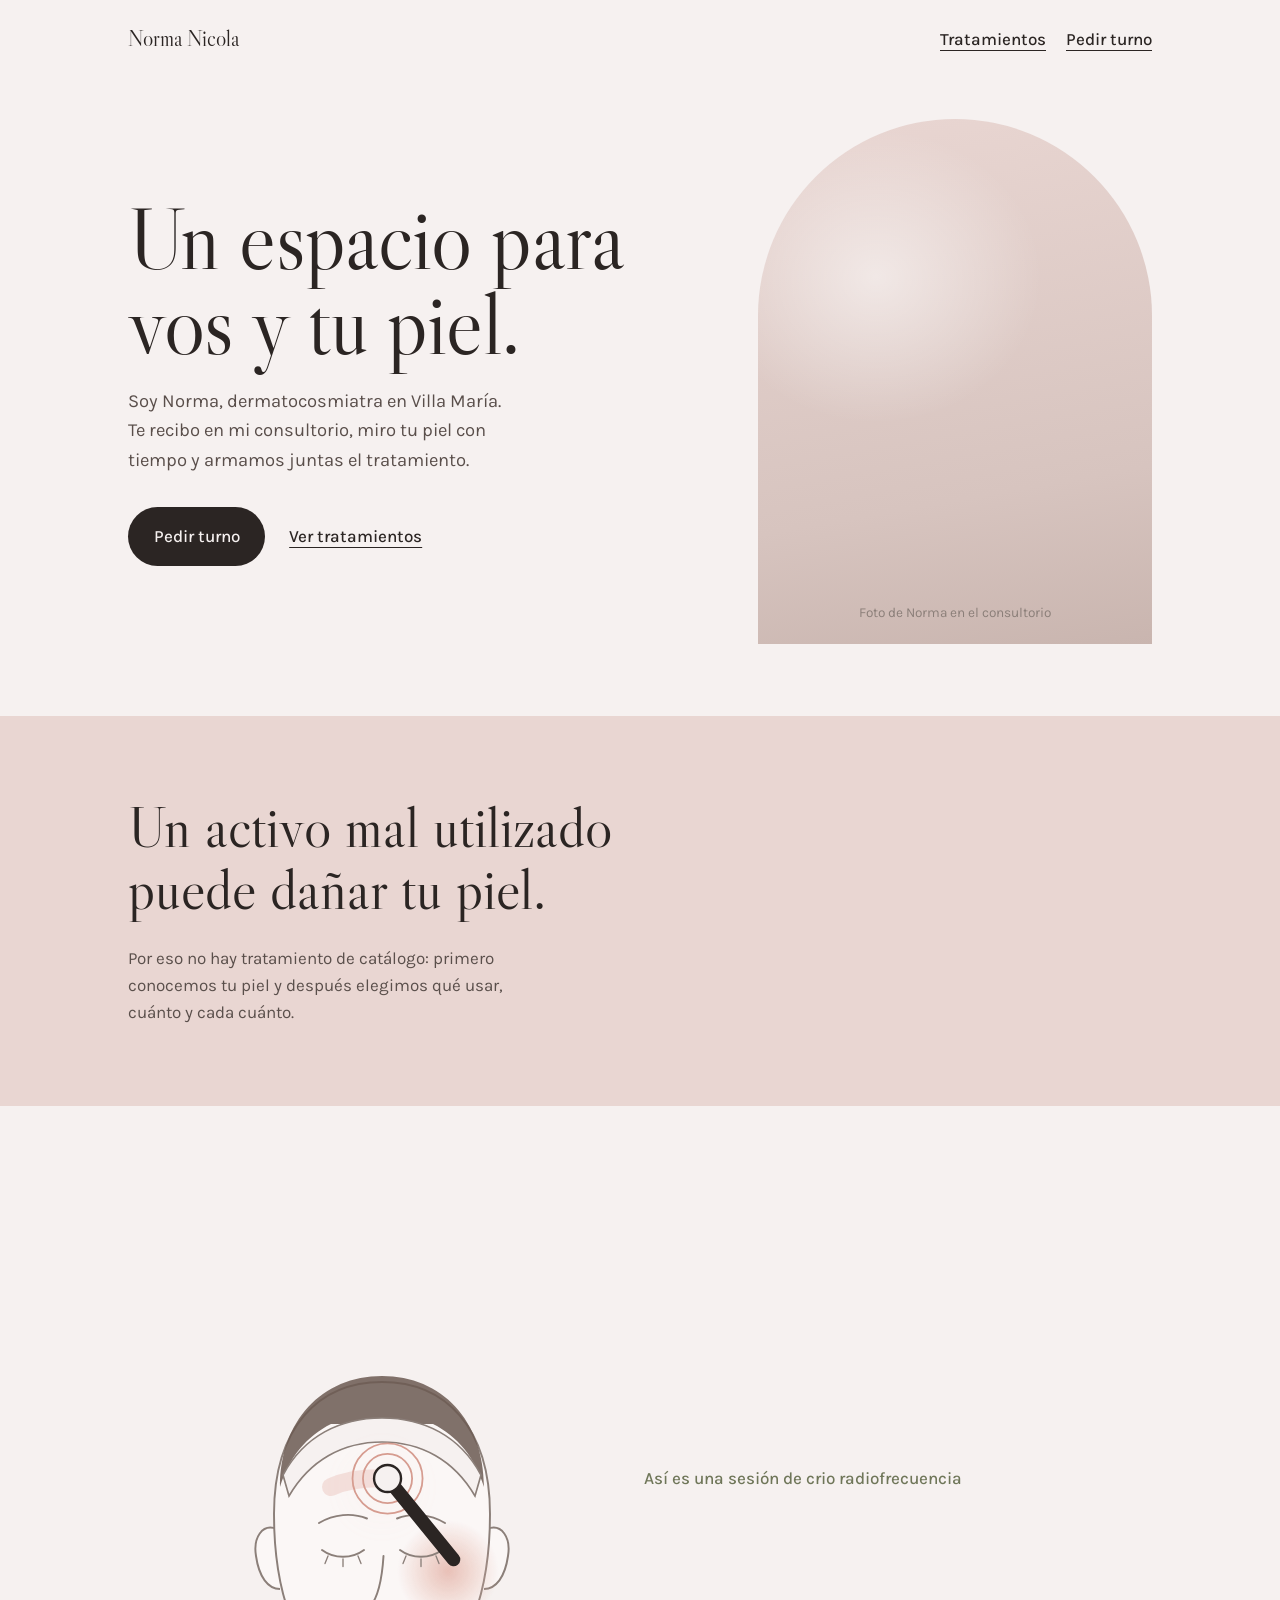
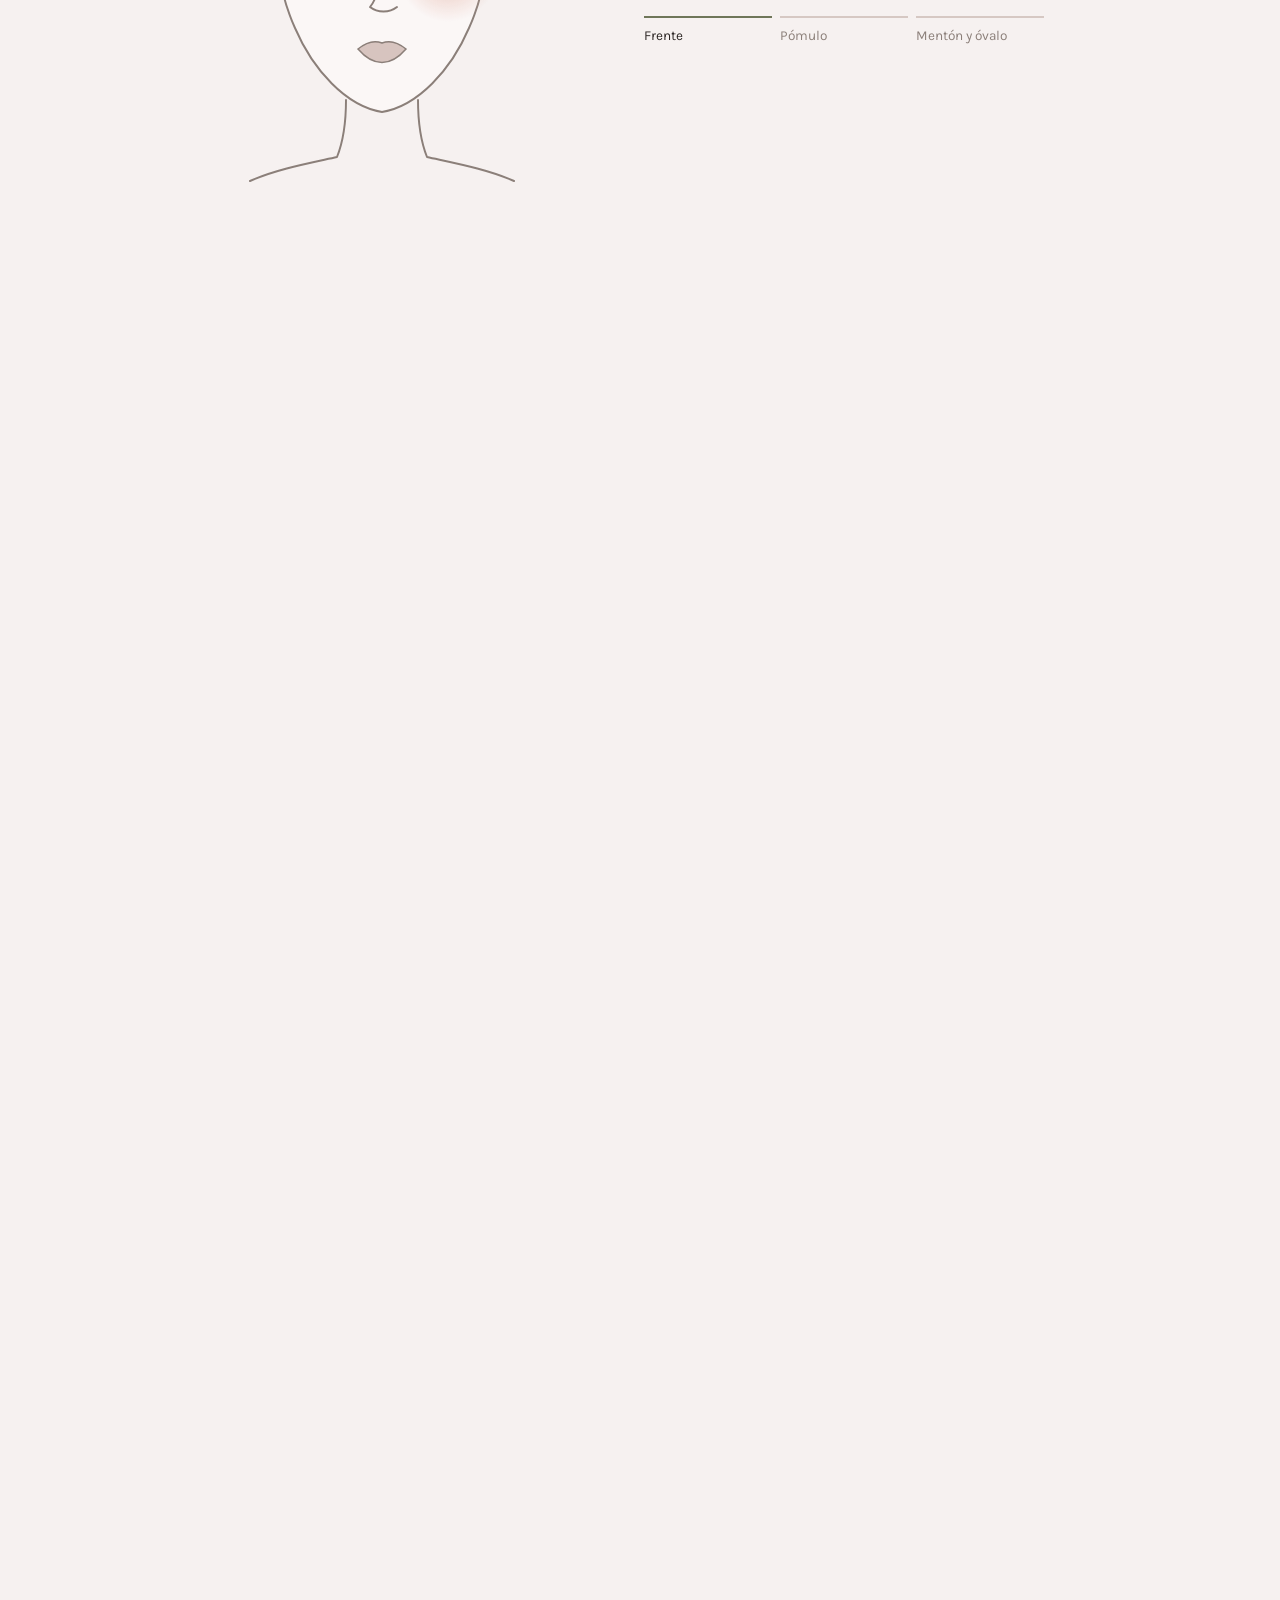
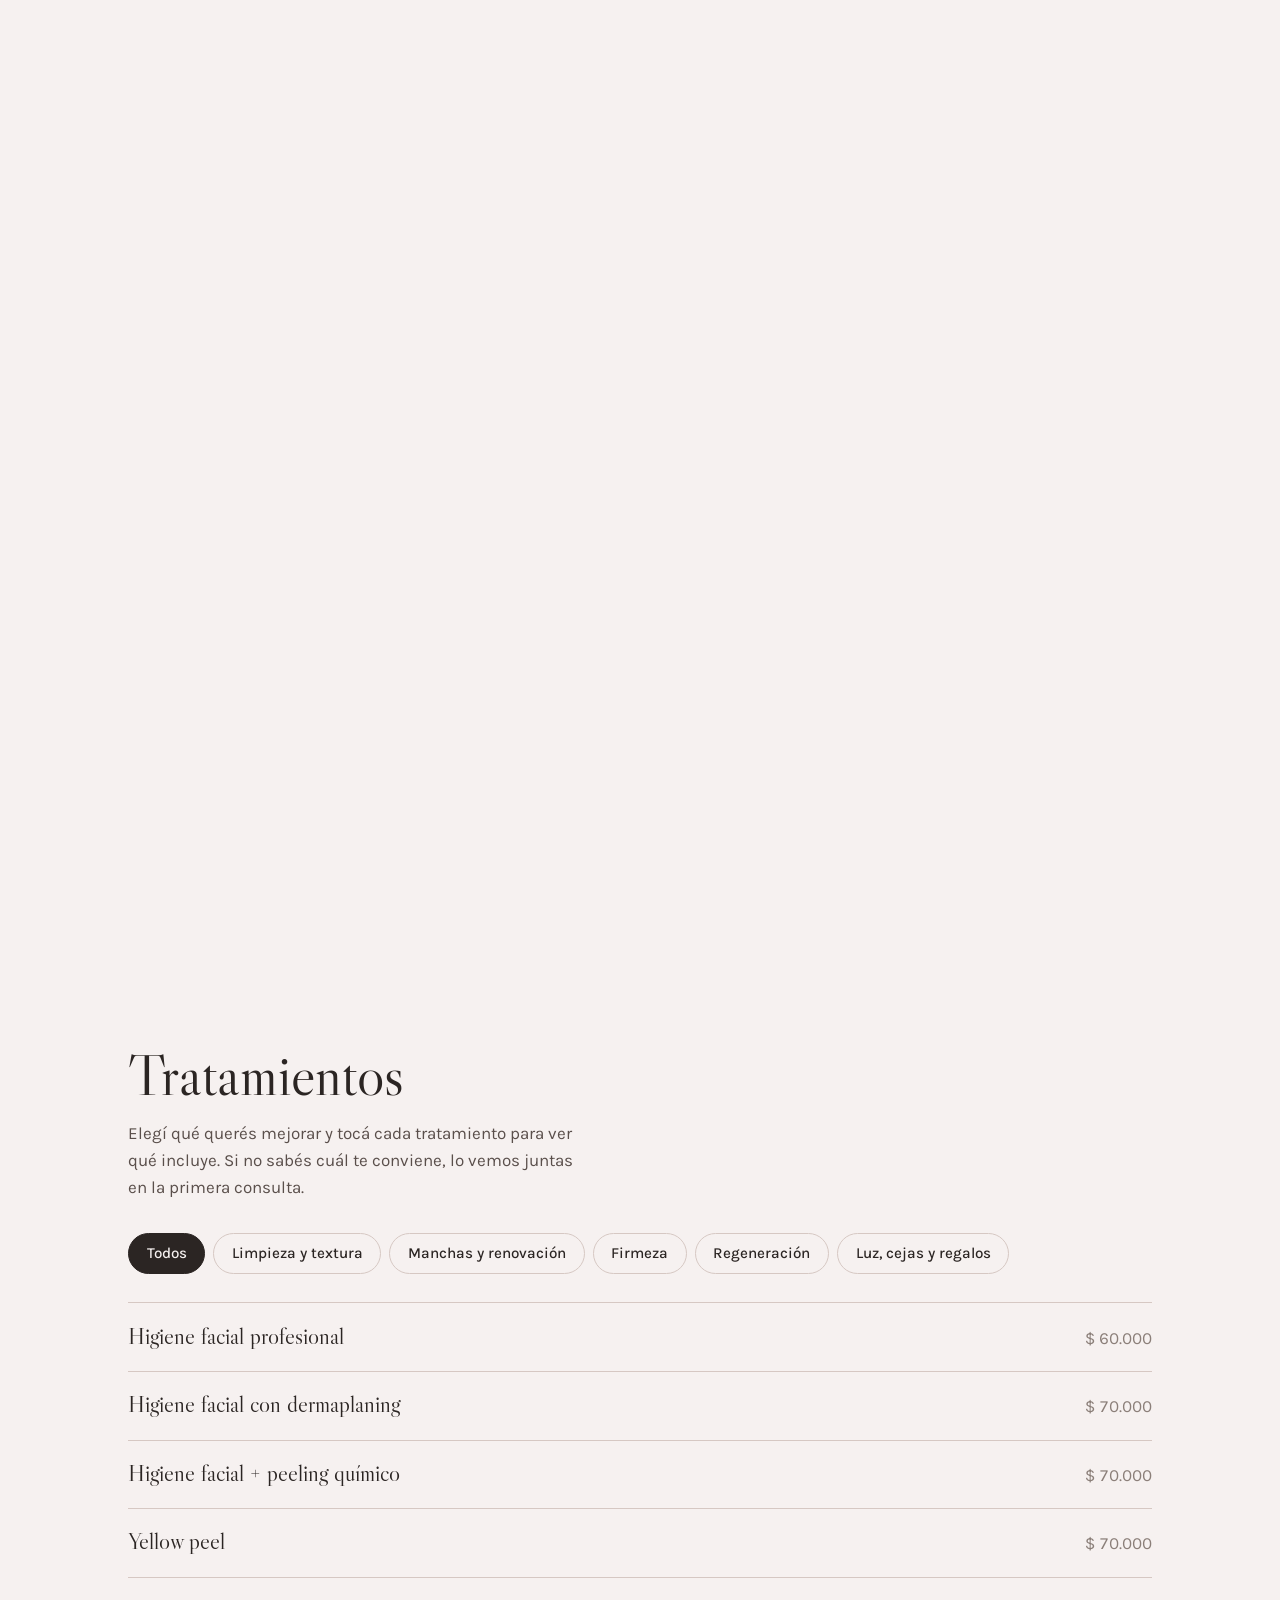
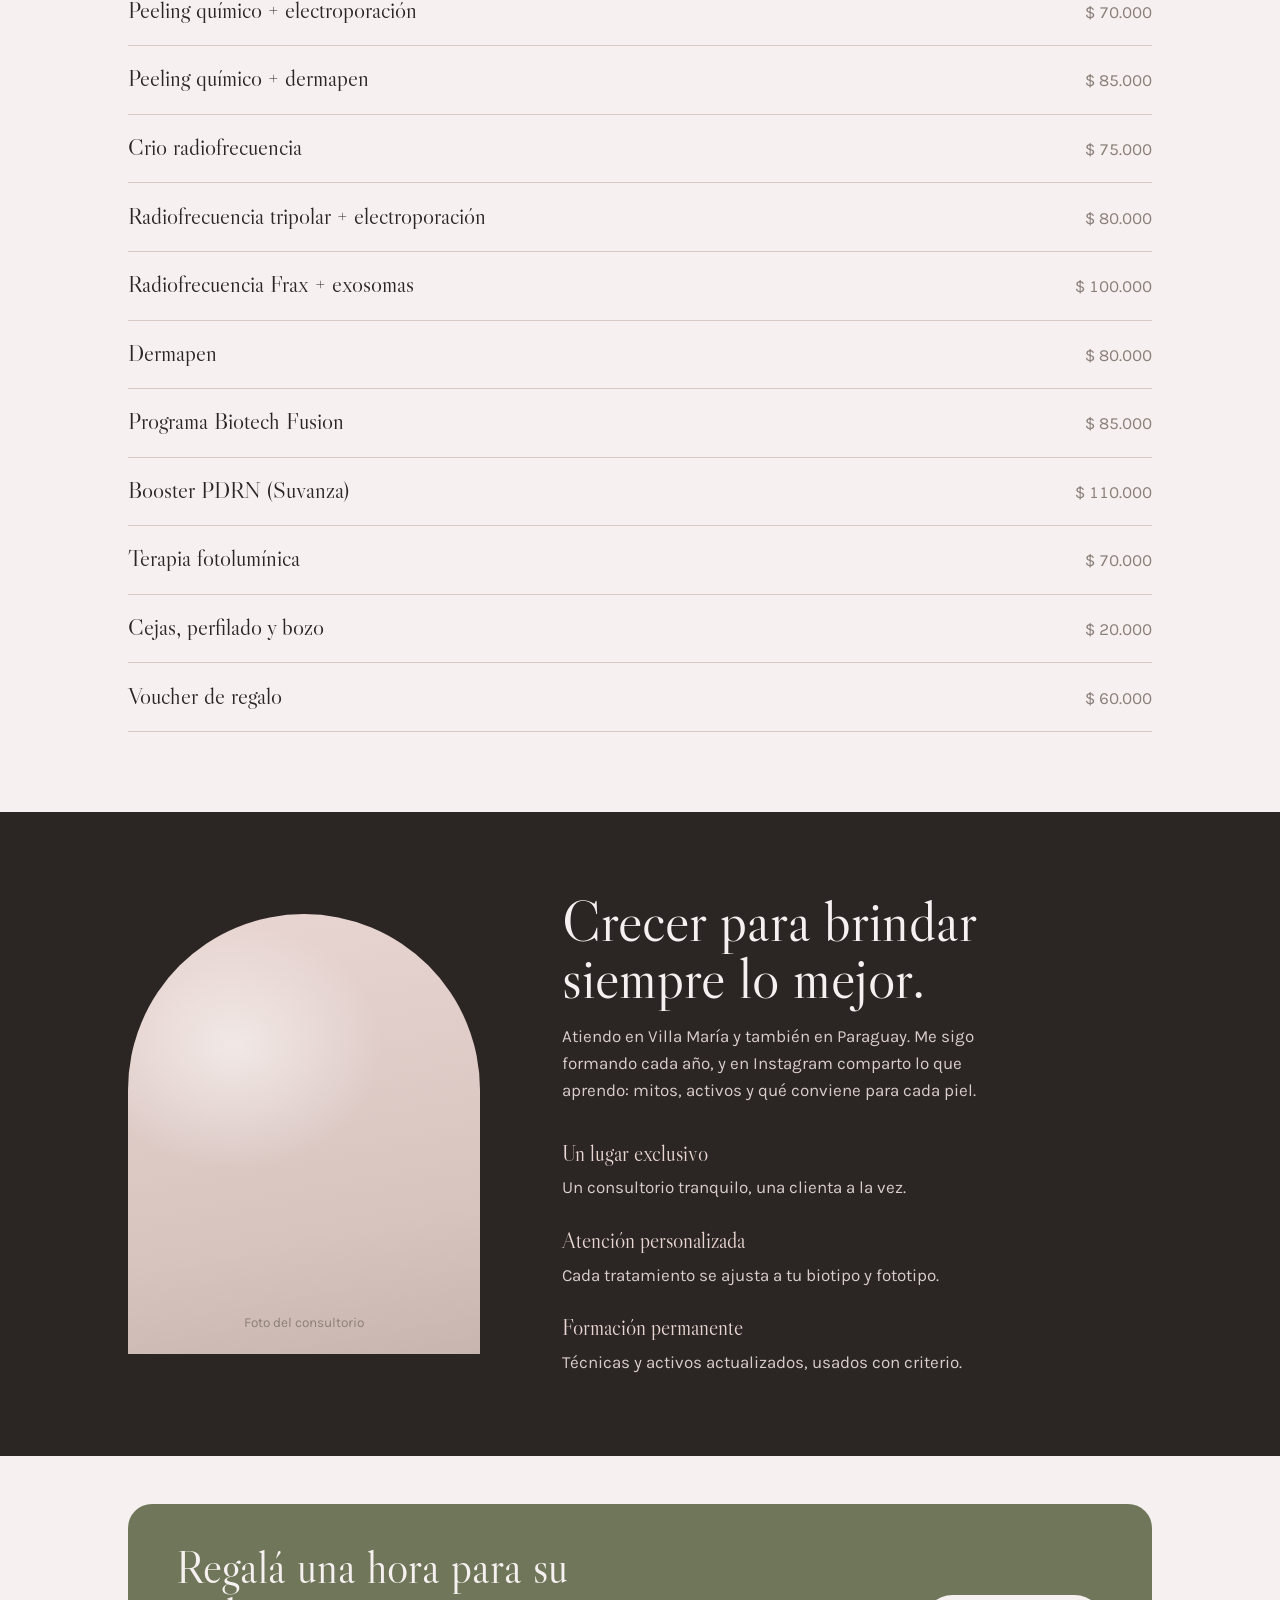
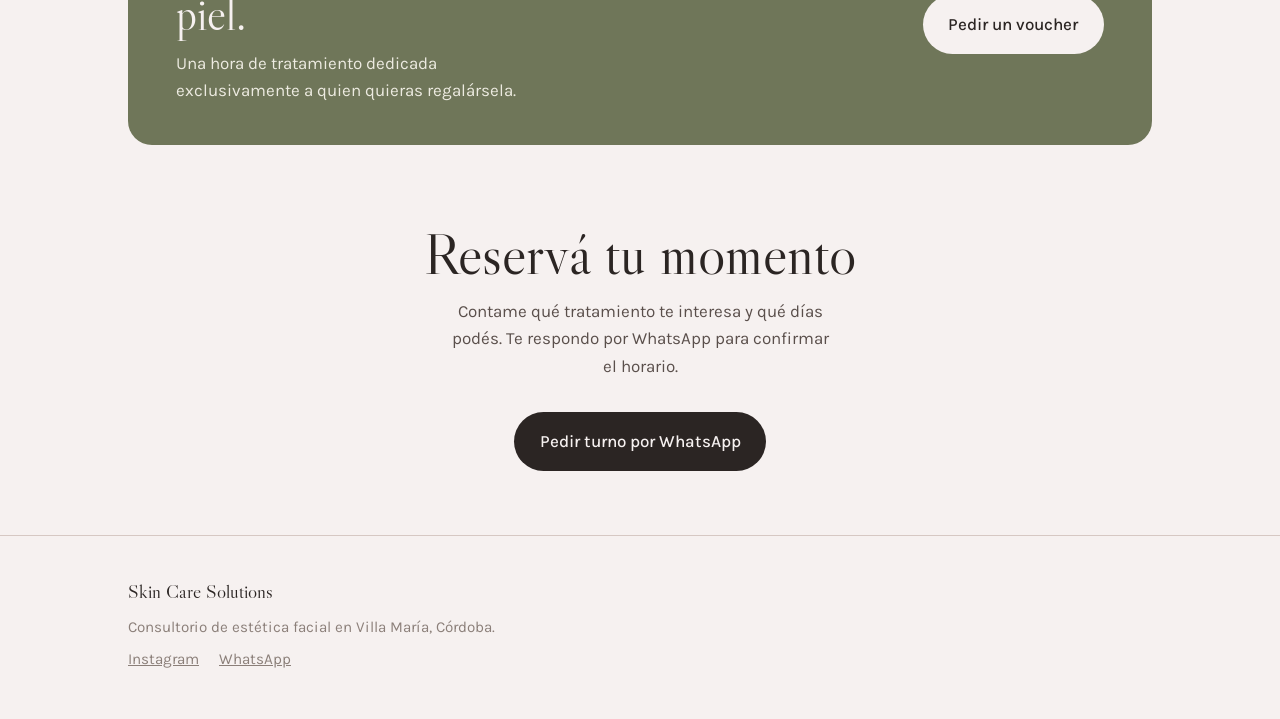
==== landing/index.html @ 7d813a40 "Publicar landing Magnolia en /landing Co-Authored-By: Claude Opus 5.5 <noreply@anthropic.com>" ====
<!doctype html>
<html lang="es">
  <head>
    <meta charset="UTF-8" />
    <meta name="viewport" content="width=device-width, initial-scale=1.0" />
    <meta name="robots" content="noindex, nofollow" />
    <meta name="description" content="Tratamientos faciales cosmiátricos con Norma Nicola, dermatocosmiatra en Villa María, Córdoba." />
    <meta name="theme-color" content="#F6F1F0" />
    <link rel="icon" type="image/svg+xml" href="./favicon.svg" />
    <link rel="preconnect" href="https://fonts.googleapis.com" />
    <link rel="preconnect" href="https://fonts.gstatic.com" crossorigin />
    <link href="https://fonts.googleapis.com/css2?family=Libre+Caslon+Display&family=Karla:ital,wght@0,300..700;1,300..500&display=swap" rel="stylesheet" />
    <title>Norma Nicola · Skin Care Solutions</title>
    <script type="module" crossorigin src="./assets/index-C6hGPKV7.js"></script>
    <link rel="stylesheet" crossorigin href="./assets/index-Dbvgh9Mu.css">
  </head>
  <body>
    <div id="root"></div>
  </body>
</html>
---- landing/assets/index-Dbvgh9Mu.css ----
:root{--magnolia:#f6f1f0;--petalo:#e9d6d2;--petalo-hondo:#d7c4bf;--piedra:#8b7f79;--texto-suave:#5a4f4b;--carbon:#2b2523;--oliva:#6f7659;--linea:#d6c8c3;--serif:"Libre Caslon Display", Georgia, serif;--sans:"Karla", system-ui, sans-serif}*{box-sizing:border-box;margin:0}html{scroll-behavior:smooth;-webkit-text-size-adjust:100%}@media (prefers-reduced-motion:reduce){html{scroll-behavior:auto}}body{font-family:var(--sans);color:var(--carbon);background:var(--magnolia);-webkit-font-smoothing:antialiased;font-size:1.0625rem;line-height:1.6}a{color:inherit}img{max-width:100%;display:block}:focus-visible{outline:2px solid var(--oliva);outline-offset:3px}.serif{font-family:var(--serif);font-weight:400}.contenedor{width:min(100% - 2.5rem,64rem);margin-inline:auto}.boton{background:var(--carbon);color:var(--magnolia);text-align:center;border-radius:999px;padding:1rem 1.6rem;font-weight:500;text-decoration:none;display:inline-block}.boton.claro{background:var(--magnolia);color:var(--carbon)}.enlace{text-underline-offset:.3em;font-weight:500;text-decoration-thickness:1px}.arco{background:radial-gradient(60% 40% at 30% 30%, #fff8 0, transparent 70%), linear-gradient(170deg, var(--petalo), var(--petalo-hondo) 70%, #c9b5af);border-radius:999px 999px 0 0;overflow:hidden}.arco img{object-fit:cover;width:100%;height:100%}.arco-reservado{height:100%;color:var(--piedra);place-items:end center;padding-bottom:1.25rem;font-size:.85rem;display:grid}.encabezado{padding:1.4rem 0}.encabezado-fila{justify-content:space-between;align-items:center;gap:1rem;display:flex}.marca{font-size:1.35rem;text-decoration:none}.encabezado nav{gap:1.25rem;font-weight:500;display:flex}.encabezado nav a{text-underline-offset:.3em;text-decoration-thickness:1px}.encabezado nav a:first-child{display:none}.portada{padding:1.5rem 0 4.5rem}.portada-grilla{gap:2.5rem;display:grid}.portada h1{letter-spacing:-.01em;font-size:clamp(2.7rem,12vw,5.4rem);line-height:.98}.portada-bajada{max-width:34ch;color:var(--texto-suave);margin-top:1.25rem;font-size:1.15rem}.portada-acciones{flex-wrap:wrap;align-items:center;gap:1rem 1.5rem;margin-top:2rem;display:flex}.portada-arco{aspect-ratio:3/4;justify-self:center;width:min(100%,26rem);max-height:62vh}.cita{background:var(--petalo);padding:5rem 0}.cita blockquote{max-width:17ch;font-size:clamp(2rem,7.5vw,3.6rem);line-height:1.08}.cita figcaption{color:var(--texto-suave);max-width:42ch;margin-top:1.5rem}.recorrido-pista{height:340vh}.recorrido-fijo{align-content:center;height:100svh;display:grid;position:sticky;top:0}.recorrido-grilla{text-align:center;justify-items:center;gap:.5rem;display:grid}.recorrido-rostro{width:min(62vw,34vh,300px);overflow:visible}.rostro-ln{fill:none;stroke:var(--piedra);stroke-width:1.3px;stroke-linecap:round;stroke-linejoin:round}.rostro-ln.fino{stroke-width:.9px}.rostro-piel{fill:#fbf7f6;stroke:var(--piedra);stroke-width:1.3px}.rostro-pelo{fill:#6b5a52;opacity:.85}.rostro-vincha{fill:var(--magnolia);stroke:var(--piedra);stroke-width:1.1px}.rostro-labios{fill:var(--petalo-hondo);stroke:var(--piedra);stroke-width:1px}.recorrido-estela{fill:none;stroke:#e4b3a8;stroke-width:12px;stroke-linecap:round;opacity:.35}.recorrido-onda{fill:none;stroke:#d69c90;stroke-width:1.2px}.recorrido-mango{stroke:var(--carbon);stroke-width:9px;stroke-linecap:round}.recorrido-cabezal{fill:var(--magnolia);stroke:var(--carbon);stroke-width:1.6px}.recorrido-antetitulo{color:var(--oliva);font-weight:500}.recorrido-etapa{width:min(100%,30rem);min-height:7.5rem;margin-top:.25rem}.recorrido-etapa h3{font-size:2rem;line-height:1.1}.recorrido-etapa p{color:var(--texto-suave);margin-top:.4rem}.recorrido-progreso{color:var(--piedra);justify-content:center;gap:.5rem;padding:0;font-size:.85rem;list-style:none;display:flex}.recorrido-progreso li{border-top:2px solid var(--linea);flex:1;max-width:8rem;padding-top:.45rem;transition:border-color .4s,color .4s}.recorrido-progreso li.hecho{border-color:var(--oliva);color:var(--carbon)}.tratamientos{padding:5rem 0}.tratamientos h2,.sobre h2,.turnos h2{font-size:clamp(2.3rem,8vw,3.6rem);line-height:1}.tratamientos-intro{max-width:46ch;color:var(--texto-suave);margin-top:1rem}.filtros{scrollbar-width:none;gap:.5rem;margin:2rem -1.25rem 0;padding:0 1.25rem .25rem;display:flex;overflow-x:auto}.filtros::-webkit-scrollbar{display:none}.filtros button{font:500 .95rem/1 var(--sans);cursor:pointer;border:1px solid var(--linea);color:var(--carbon);background:0 0;border-radius:999px;flex:none;padding:.75rem 1.1rem}.filtros button[aria-pressed=true]{background:var(--carbon);border-color:var(--carbon);color:var(--magnolia)}.lista{border-top:1px solid var(--linea);margin-top:1.5rem}.lista details{border-bottom:1px solid var(--linea)}.lista summary{cursor:pointer;grid-template-columns:1fr auto;align-items:baseline;gap:1rem;padding:1.2rem 0;list-style:none;display:grid}.lista summary::-webkit-details-marker{display:none}.lista-nombre{font-size:1.45rem;line-height:1.15}.lista-precio{color:var(--piedra);white-space:nowrap;font-variant-numeric:tabular-nums}.lista details[open] .lista-nombre{color:var(--oliva)}.lista-detalle{max-width:58ch;color:var(--texto-suave);padding-bottom:1.5rem}.lista-pasos{gap:.15rem;margin-top:1rem;padding-left:1.3rem;font-size:.97rem;display:grid}.lista-pasos li::marker{color:var(--piedra);font-variant-numeric:tabular-nums}.lista-para{color:var(--oliva);margin-top:1rem;font-weight:500}.lista-pie{color:var(--piedra);flex-wrap:wrap;justify-content:space-between;gap:.5rem 1rem;margin-top:1rem;display:flex}.lista-pie .enlace{color:var(--carbon)}.sobre{background:var(--carbon);color:var(--magnolia);padding:5rem 0}.sobre-grilla{gap:2.5rem;display:grid}.sobre-arco{aspect-ratio:4/5;width:min(100%,22rem);max-height:55vh}.sobre p{color:#d8cdca;max-width:46ch;margin-top:1rem}.pilares{gap:1.4rem;margin-top:2rem;display:grid}.pilares dt{color:var(--petalo);font-size:1.35rem}.pilares dd{color:#d8cdca;margin:.2rem 0 0}.voucher{padding:3rem 0 0}.voucher-caja{background:var(--oliva);color:var(--magnolia);text-align:center;border-radius:200px 200px 24px 24px;justify-items:center;gap:1.5rem;padding:4.5rem 1.75rem 2.5rem;display:grid}.voucher h2{max-width:16ch;margin-inline:auto;font-size:clamp(1.9rem,7vw,2.8rem);line-height:1.05}.voucher p{margin-top:.75rem;color:#edebe1;max-width:38ch;margin-inline:auto}.turnos{text-align:center;padding:5rem 0 4rem}.turnos p{max-width:38ch;color:var(--texto-suave);margin:1rem auto 2rem}.pie{border-top:1px solid var(--linea);color:var(--piedra);padding:2.5rem 0 7rem;font-size:.95rem}.pie-fila{gap:.5rem;display:grid}.pie-marca{color:var(--carbon);font-size:1.2rem}.pie a{margin-right:1.25rem}.barra-turno{padding:.75rem 1.25rem calc(.75rem + env(safe-area-inset-bottom));transition:transform .35s;position:fixed;inset:auto 0 0;transform:translateY(110%)}.barra-turno.visible{transform:none}.barra-turno .boton{box-shadow:0 0 0 1px var(--magnolia), 0 6px 20px #2b252333;display:block}@media (prefers-reduced-motion:reduce){.barra-turno{transition:none}}@media (width>=860px){.encabezado nav a:first-child{display:inline}.portada{padding-top:2.5rem}.portada-grilla{grid-template-columns:1.2fr .8fr;align-items:center}.portada-arco{max-height:none}.recorrido-grilla{text-align:left;grid-template-columns:1fr 1fr;place-items:center start}.recorrido-rostro{justify-self:center;width:min(360px,70vh)}.recorrido-progreso{justify-content:flex-start}.filtros{flex-wrap:wrap;margin-inline:0;padding-inline:0}.sobre-grilla{grid-template-columns:.8fr 1.2fr;align-items:center}.sobre-arco{max-height:none}.voucher-caja{text-align:left;border-radius:24px;grid-template-columns:1fr auto;place-items:center start;padding:2.5rem 3rem}.voucher h2,.voucher p{margin-inline:0}.pie{padding-bottom:3rem}.barra-turno{display:none}}
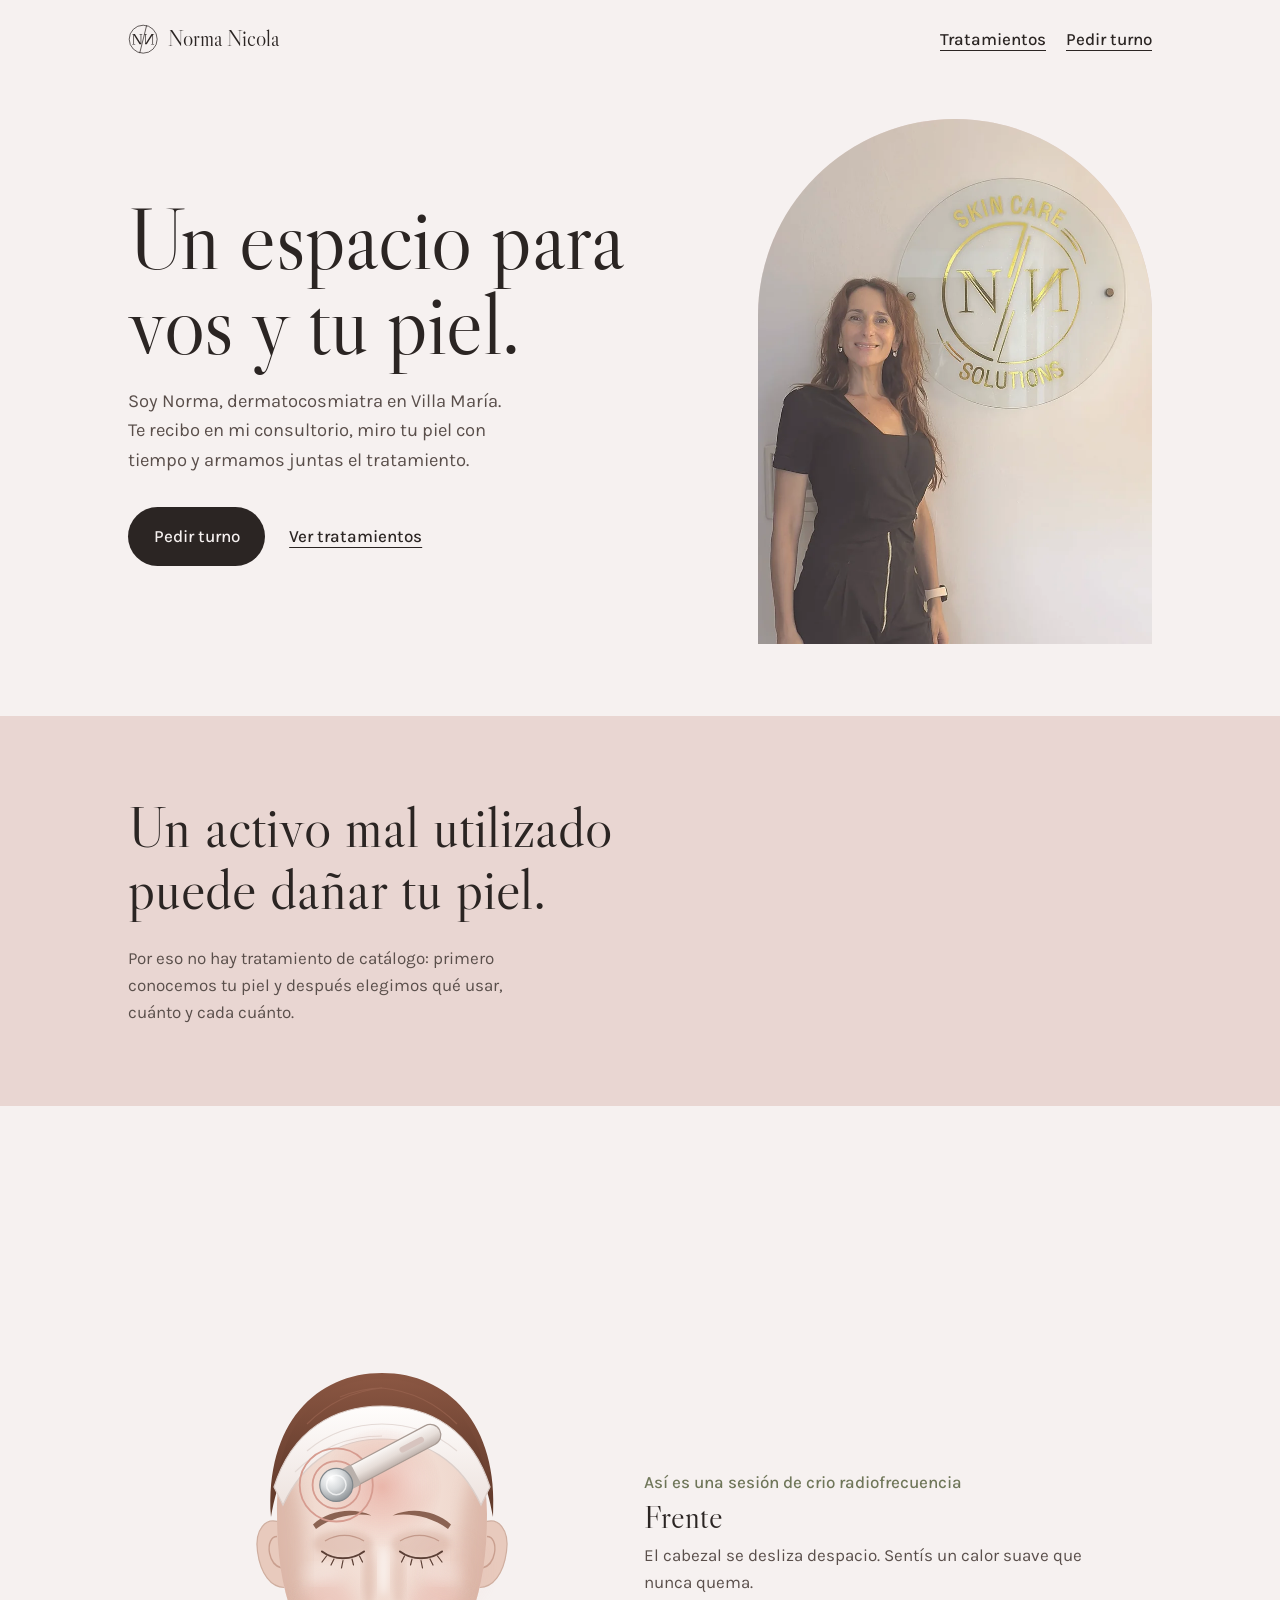
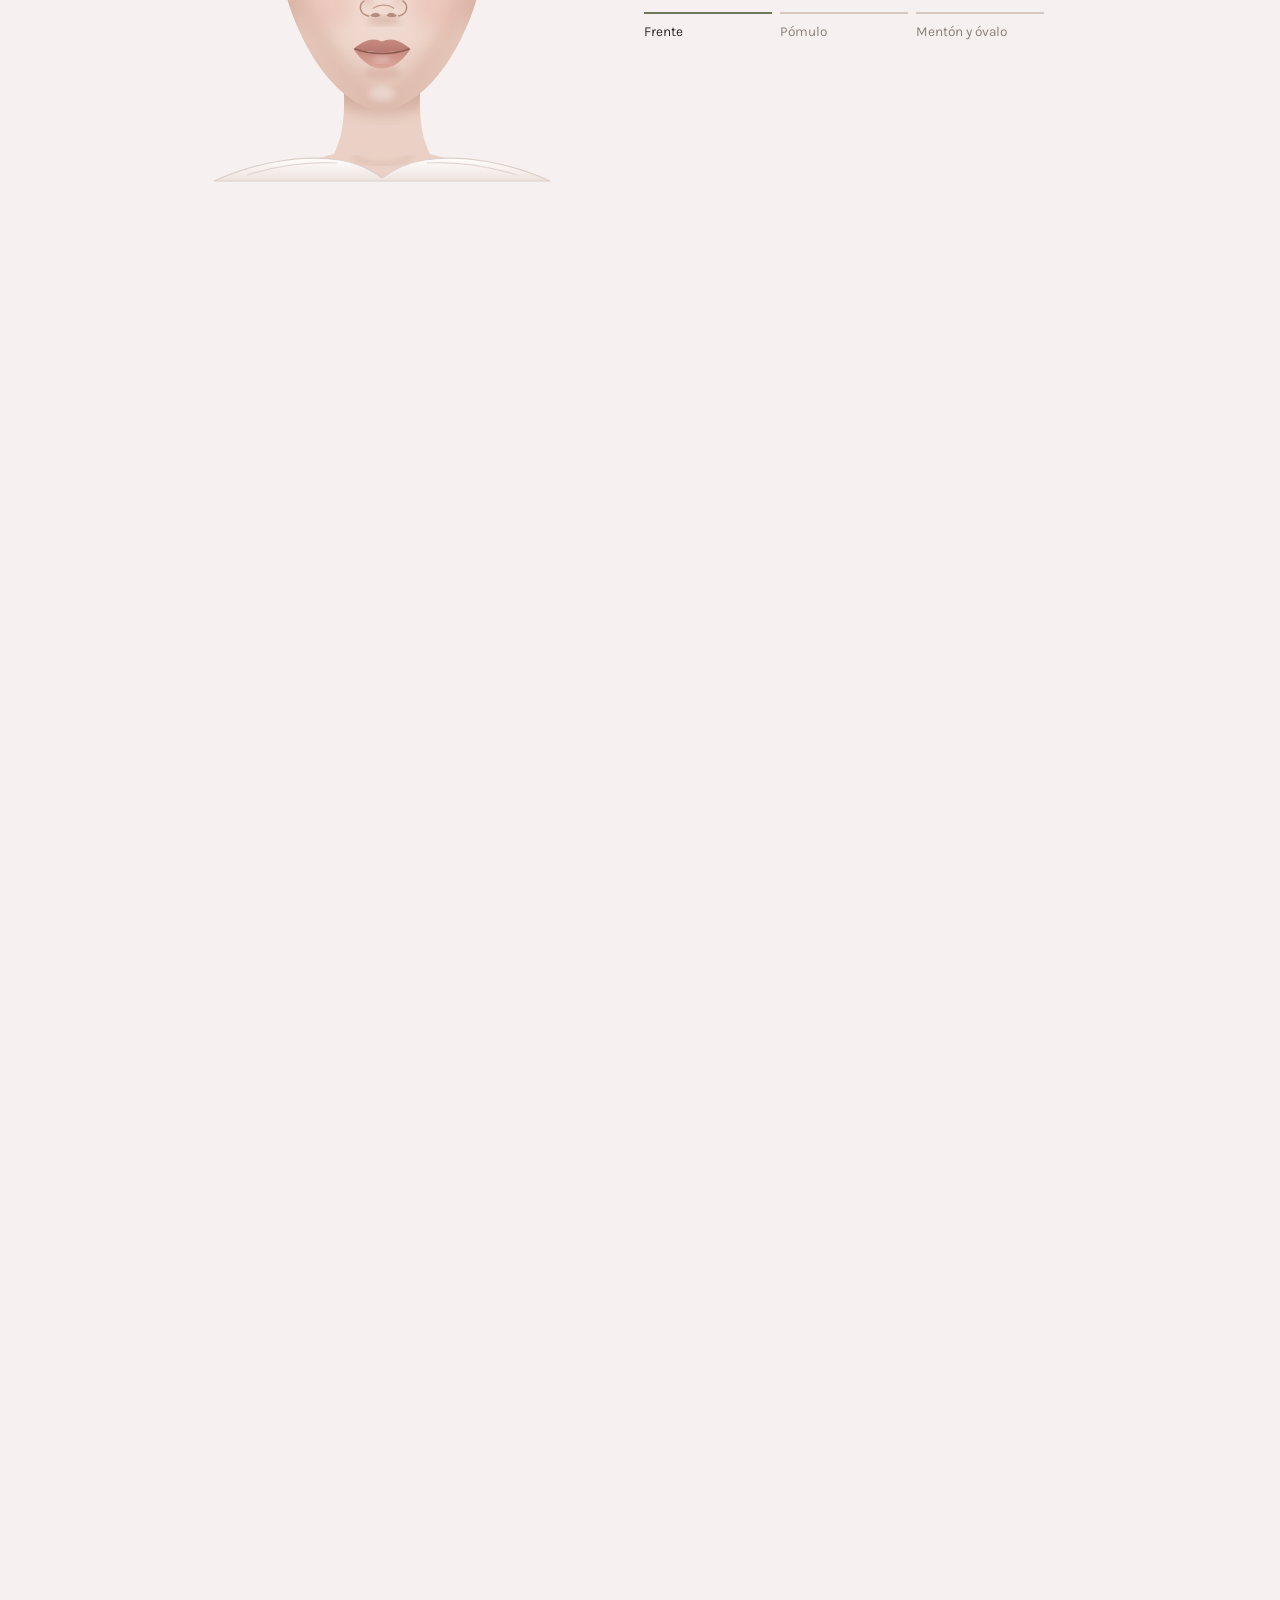
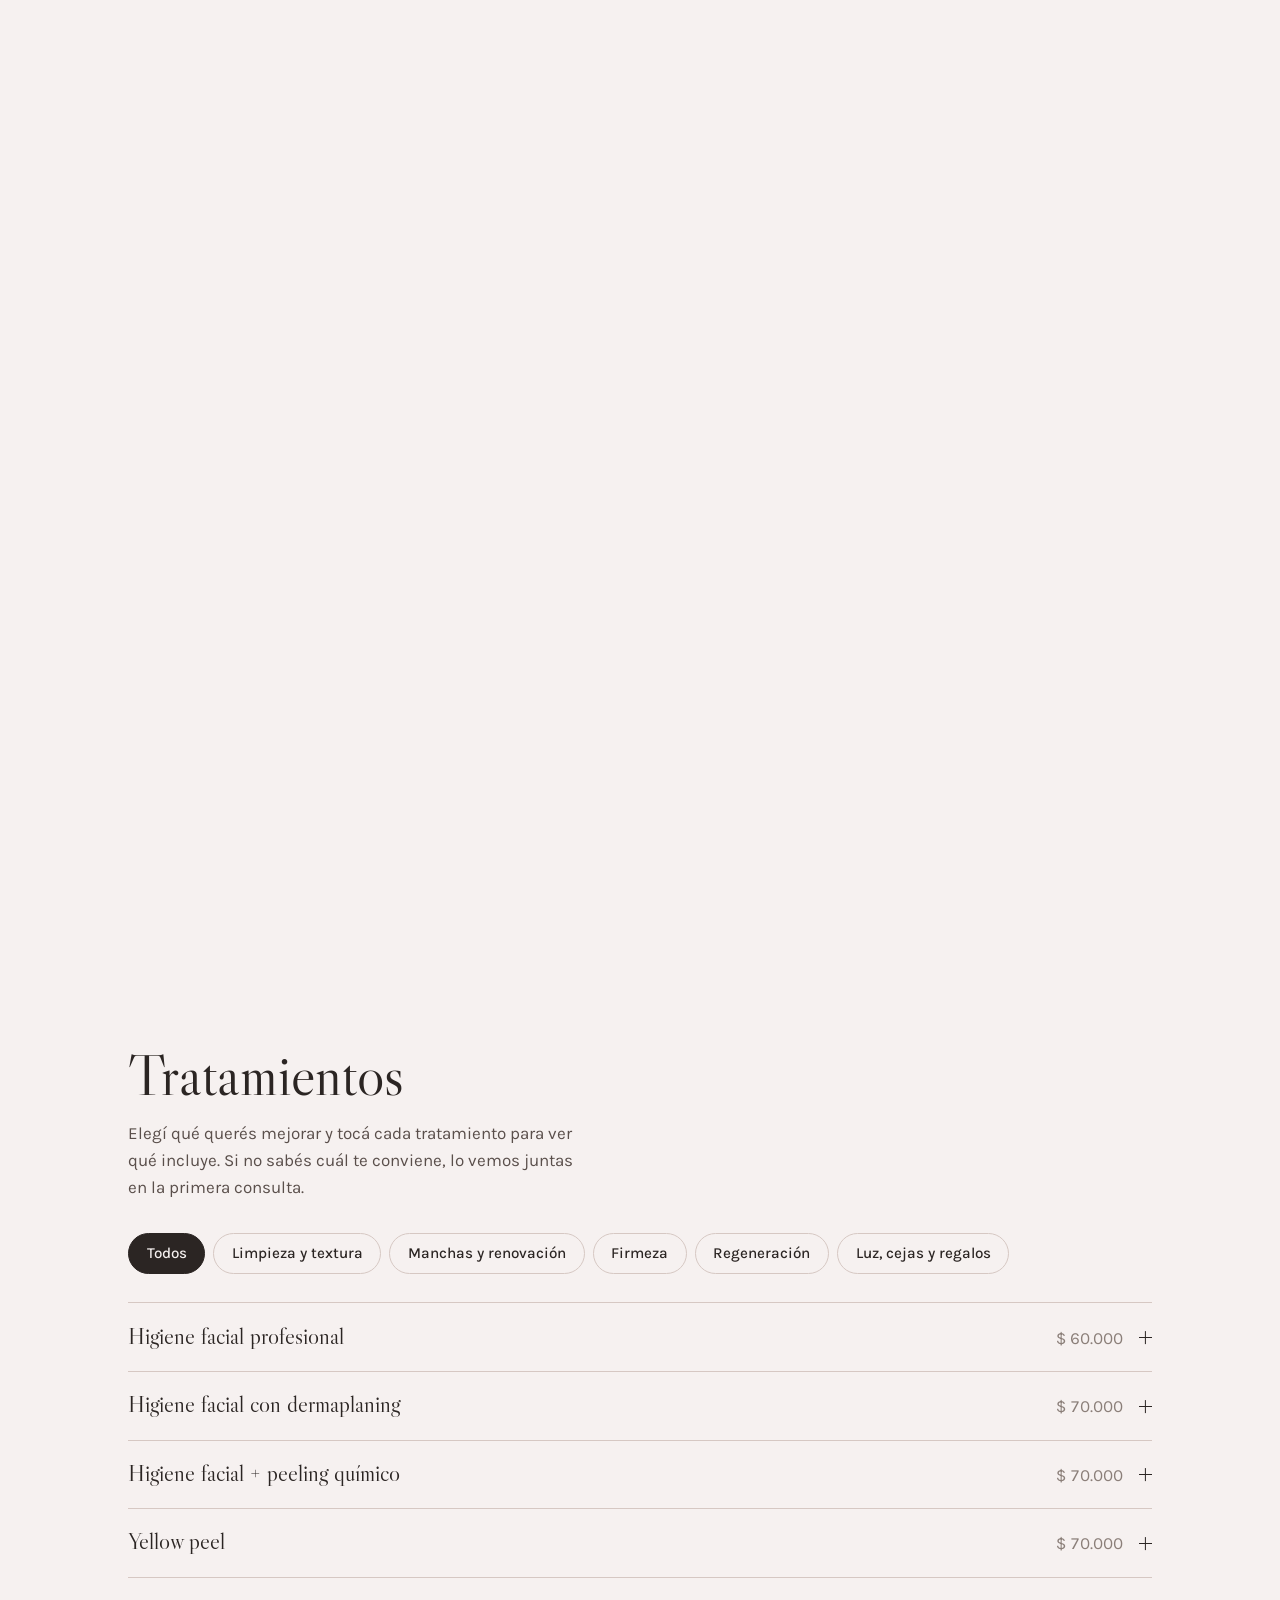
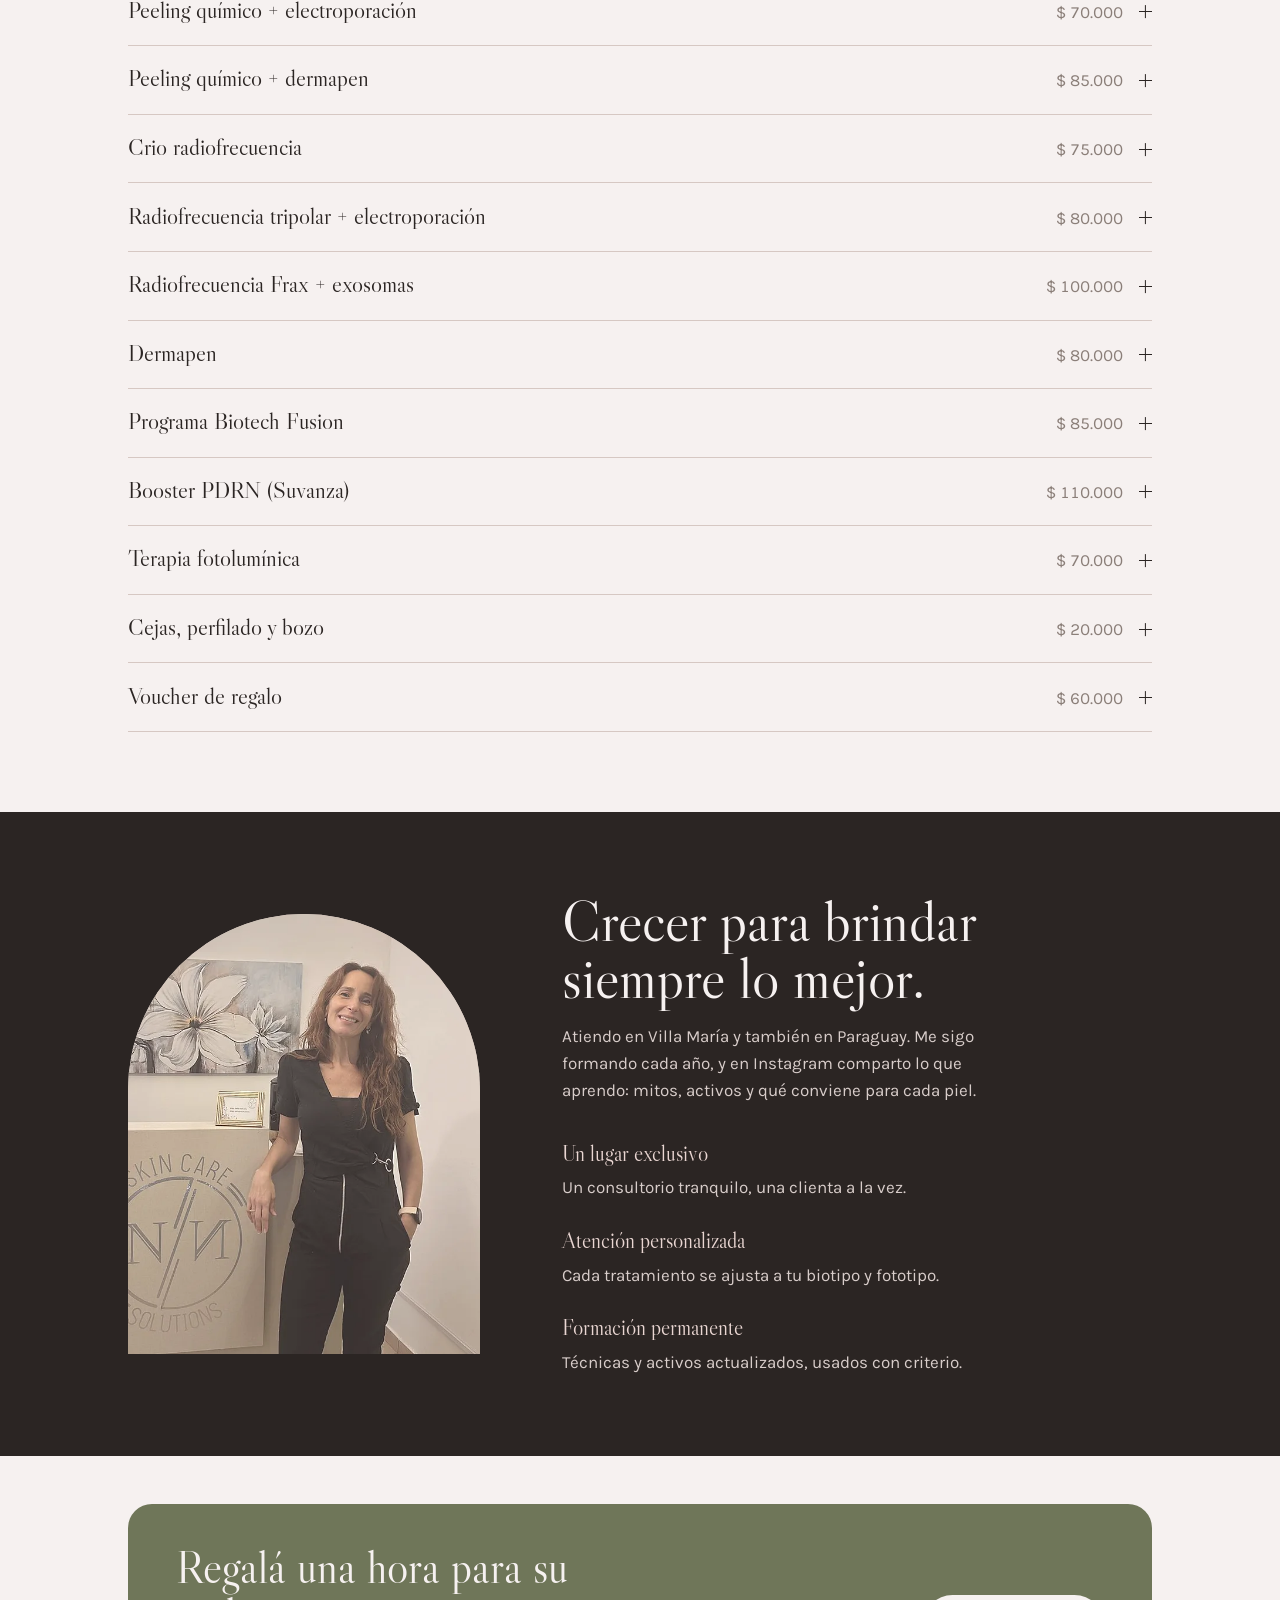
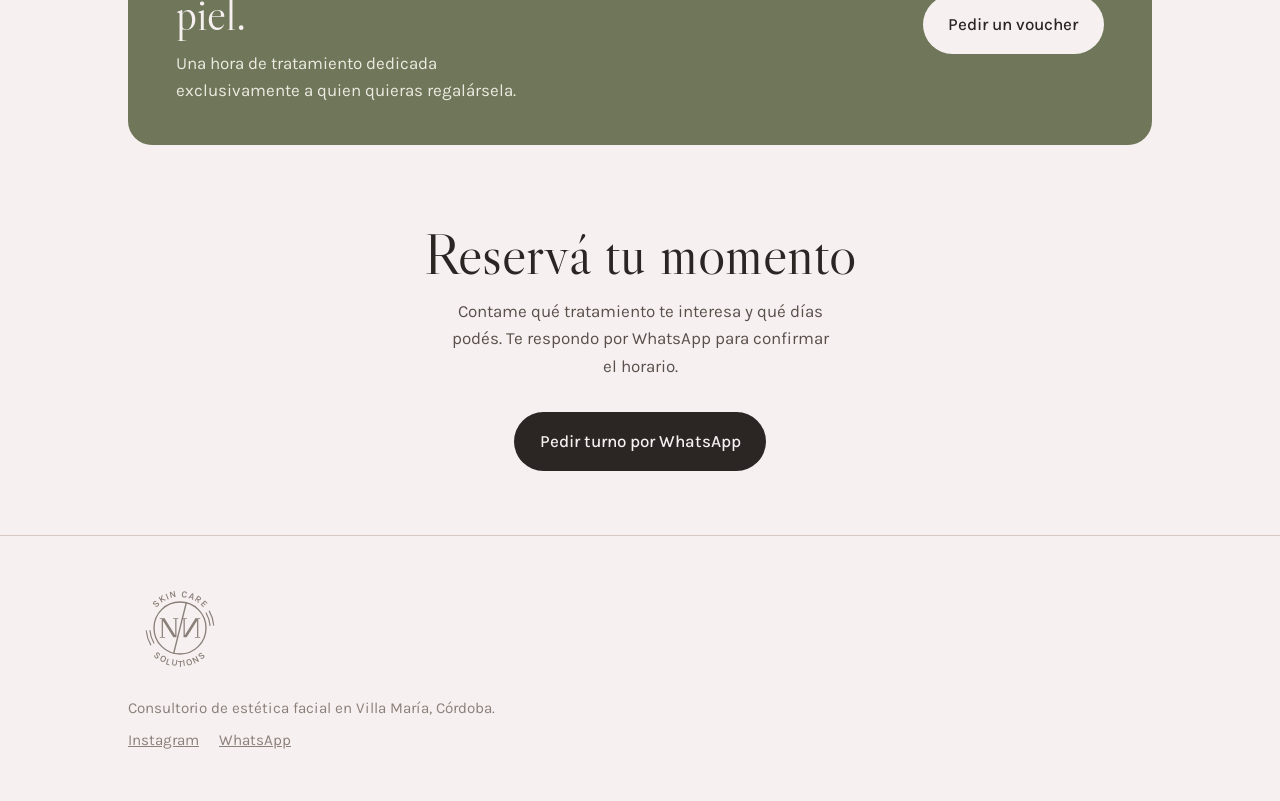
==== commit 65fa40ea: "Landing: fotos de Norma, logo vectorial, rostro realista y fotos animadas por tratamiento Co-Authore" ====
--- a/landing/index.html
+++ b/landing/index.html
@@ -11,8 +11,8 @@
     <link rel="preconnect" href="https://fonts.gstatic.com" crossorigin />
     <link href="https://fonts.googleapis.com/css2?family=Libre+Caslon+Display&family=Karla:ital,wght@0,300..700;1,300..500&display=swap" rel="stylesheet" />
     <title>Norma Nicola · Skin Care Solutions</title>
-    <script type="module" crossorigin src="./assets/index-C6hGPKV7.js"></script>
-    <link rel="stylesheet" crossorigin href="./assets/index-Dbvgh9Mu.css">
+    <script type="module" crossorigin src="./assets/index-DZCzMWOH.js"></script>
+    <link rel="stylesheet" crossorigin href="./assets/index-7ILcSlLZ.css">
   </head>
   <body>
     <div id="root"></div>
--- a/landing/assets/index-7ILcSlLZ.css
+++ b/landing/assets/index-7ILcSlLZ.css
@@ -0,0 +1 @@
+:root{--magnolia:#f6f1f0;--petalo:#e9d6d2;--petalo-hondo:#d7c4bf;--piedra:#8b7f79;--texto-suave:#5a4f4b;--carbon:#2b2523;--oliva:#6f7659;--linea:#d6c8c3;--serif:"Libre Caslon Display", Georgia, serif;--sans:"Karla", system-ui, sans-serif}*{box-sizing:border-box;margin:0}html{scroll-behavior:smooth;-webkit-text-size-adjust:100%}@media (prefers-reduced-motion:reduce){html{scroll-behavior:auto}}body{font-family:var(--sans);color:var(--carbon);background:var(--magnolia);-webkit-font-smoothing:antialiased;font-size:1.0625rem;line-height:1.6}a{color:inherit}img{max-width:100%;display:block}:focus-visible{outline:2px solid var(--oliva);outline-offset:3px}.serif{font-family:var(--serif);font-weight:400}.contenedor{width:min(100% - 2.5rem,64rem);margin-inline:auto}.boton{background:var(--carbon);color:var(--magnolia);text-align:center;border-radius:999px;padding:1rem 1.6rem;font-weight:500;text-decoration:none;display:inline-block}.boton.claro{background:var(--magnolia);color:var(--carbon)}.enlace{text-underline-offset:.3em;font-weight:500;text-decoration-thickness:1px}.arco{background:radial-gradient(60% 40% at 30% 30%, #fff8 0, transparent 70%), linear-gradient(170deg, var(--petalo), var(--petalo-hondo) 70%, #c9b5af);border-radius:999px 999px 0 0;overflow:hidden}.arco img{object-fit:cover;object-position:50% 20%;width:100%;height:100%}.arco-reservado{height:100%;color:var(--piedra);place-items:end center;padding-bottom:1.25rem;font-size:.85rem;display:grid}.encabezado{padding:1.4rem 0}.encabezado-fila{justify-content:space-between;align-items:center;gap:1rem;display:flex}.marca{align-items:center;gap:.6rem;font-size:1.35rem;text-decoration:none;display:flex}.marca .logo{width:1.9rem;height:1.9rem;color:var(--carbon)}.encabezado nav{gap:1.25rem;font-weight:500;display:flex}.encabezado nav a{text-underline-offset:.3em;text-decoration-thickness:1px}.encabezado nav a:first-child{display:none}.portada{padding:1.5rem 0 4.5rem}.portada-grilla{gap:2.5rem;display:grid}.portada h1{letter-spacing:-.01em;font-size:clamp(2.7rem,12vw,5.4rem);line-height:.98}.portada-bajada{max-width:34ch;color:var(--texto-suave);margin-top:1.25rem;font-size:1.15rem}.portada-acciones{flex-wrap:wrap;align-items:center;gap:1rem 1.5rem;margin-top:2rem;display:flex}.portada-arco{aspect-ratio:3/4;justify-self:center;width:min(100%,26rem);max-height:62vh}.cita{background:var(--petalo);padding:5rem 0}.cita blockquote{max-width:17ch;font-size:clamp(2rem,7.5vw,3.6rem);line-height:1.08}.cita figcaption{color:var(--texto-suave);max-width:42ch;margin-top:1.5rem}.recorrido-pista{height:340vh}.recorrido-fijo{align-content:center;height:100svh;display:grid;position:sticky;top:0}.recorrido-grilla{text-align:center;justify-items:center;gap:.5rem;display:grid}.recorrido-rostro{width:min(72vw,40vh,320px);overflow:visible}.recorrido-estela{fill:none;stroke:#e4a597;stroke-width:12px;stroke-linecap:round;opacity:.3}.recorrido-antetitulo{color:var(--oliva);font-weight:500}.recorrido-etapa{width:min(100%,30rem);margin:.25rem 0 1rem;display:grid}.recorrido-etapa>*{grid-area:1/1}.recorrido-etapa h3{font-size:2rem;line-height:1.1}.recorrido-etapa p{color:var(--texto-suave);margin-top:.4rem}.recorrido-progreso{color:var(--piedra);justify-content:center;gap:.5rem;padding:0;font-size:.85rem;list-style:none;display:flex}.recorrido-progreso li{border-top:2px solid var(--linea);flex:1;max-width:8rem;padding-top:.45rem;transition:border-color .4s,color .4s}.recorrido-progreso li.hecho{border-color:var(--oliva);color:var(--carbon)}.tratamientos{padding:5rem 0}.tratamientos h2,.sobre h2,.turnos h2{font-size:clamp(2.3rem,8vw,3.6rem);line-height:1}.tratamientos-intro{max-width:46ch;color:var(--texto-suave);margin-top:1rem}.filtros{scrollbar-width:none;gap:.5rem;margin:2rem -1.25rem 0;padding:0 1.25rem .25rem;display:flex;overflow-x:auto}.filtros::-webkit-scrollbar{display:none}.filtros button{font:500 .95rem/1 var(--sans);cursor:pointer;border:1px solid var(--linea);color:var(--carbon);background:0 0;border-radius:999px;flex:none;padding:.75rem 1.1rem}.filtros button[aria-pressed=true]{background:var(--carbon);border-color:var(--carbon);color:var(--magnolia)}.lista{border-top:1px solid var(--linea);margin-top:1.5rem}.lista-item{border-bottom:1px solid var(--linea)}.lista-item h3{font:inherit}.lista-boton{width:100%;color:inherit;font:inherit;text-align:left;cursor:pointer;background:0 0;border:0;grid-template-columns:1fr auto auto;align-items:baseline;gap:1rem;padding:1.2rem 0;display:grid}.lista-nombre{font-size:1.45rem;line-height:1.15;transition:color .3s}.lista-precio{color:var(--piedra);white-space:nowrap;font-variant-numeric:tabular-nums}.lista-signo{align-self:center;width:.8rem;height:.8rem;transition:transform .45s cubic-bezier(.22,1,.36,1);position:relative}.lista-signo:before,.lista-signo:after{content:"";background:currentColor;height:1px;position:absolute;inset:50% 0 auto}.lista-signo:after{transform:rotate(90deg)}.lista-item.abierto .lista-nombre{color:var(--oliva)}.lista-item.abierto .lista-signo{transform:rotate(135deg)}.lista-panel{overflow:hidden}.lista-detalle{max-width:58ch;color:var(--texto-suave);padding-bottom:1.75rem}.lista-detalle.con-foto{gap:1.25rem;max-width:none;display:grid}.lista-foto{aspect-ratio:16/10;background:var(--petalo);border-radius:12rem 12rem 14px 14px;overflow:hidden}.lista-foto img{object-fit:cover;width:100%;height:100%}.lista-texto{flex-direction:column;display:flex}.lista-pasos{gap:.15rem;margin-top:1rem;padding-left:1.3rem;font-size:.97rem;display:grid}.lista-pasos li::marker{color:var(--piedra);font-variant-numeric:tabular-nums}.lista-para{color:var(--oliva);margin-top:1rem;font-weight:500}.lista-pie{color:var(--piedra);flex-wrap:wrap;align-items:center;gap:.75rem 1.25rem;margin-top:1.25rem;padding-top:1rem;display:flex}.boton.chico{padding:.7rem 1.2rem;font-size:.95rem}.sobre{background:var(--carbon);color:var(--magnolia);padding:5rem 0}.sobre-grilla{gap:2.5rem;display:grid}.sobre-arco{aspect-ratio:4/5;width:min(100%,22rem);max-height:55vh}.sobre p{color:#d8cdca;max-width:46ch;margin-top:1rem}.pilares{gap:1.4rem;margin-top:2rem;display:grid}.pilares dt{color:var(--petalo);font-size:1.35rem}.pilares dd{color:#d8cdca;margin:.2rem 0 0}.voucher{padding:3rem 0 0}.voucher-caja{background:var(--oliva);color:var(--magnolia);text-align:center;border-radius:200px 200px 24px 24px;justify-items:center;gap:1.5rem;padding:4.5rem 1.75rem 2.5rem;display:grid}.voucher h2{max-width:16ch;margin-inline:auto;font-size:clamp(1.9rem,7vw,2.8rem);line-height:1.05}.voucher p{margin-top:.75rem;color:#edebe1;max-width:38ch;margin-inline:auto}.turnos{text-align:center;padding:5rem 0 4rem}.turnos p{max-width:38ch;color:var(--texto-suave);margin:1rem auto 2rem}.pie{border-top:1px solid var(--linea);color:var(--piedra);padding:2.5rem 0 7rem;font-size:.95rem}.pie-fila{gap:.5rem;display:grid}.pie-logo{width:6.5rem;color:var(--piedra);margin-bottom:.5rem}.pie a{margin-right:1.25rem}.barra-turno{padding:.75rem 1.25rem calc(.75rem + env(safe-area-inset-bottom));transition:transform .35s;position:fixed;inset:auto 0 0;transform:translateY(110%)}.barra-turno.visible{transform:none}.barra-turno .boton{box-shadow:0 0 0 1px var(--magnolia), 0 6px 20px #2b252333;display:block}@media (prefers-reduced-motion:reduce){.barra-turno{transition:none}}@media (width>=860px){.encabezado nav a:first-child{display:inline}.portada{padding-top:2.5rem}.portada-grilla{grid-template-columns:1.2fr .8fr;align-items:center}.portada-arco{max-height:none}.recorrido-grilla{text-align:left;grid-template-columns:1fr 1fr;place-items:center start}.recorrido-rostro{justify-self:center;width:min(360px,70vh)}.recorrido-progreso{justify-content:flex-start}.lista-detalle.con-foto{grid-template-columns:15rem minmax(0,58ch);gap:2.25rem}.lista-foto{aspect-ratio:auto;border-radius:7.5rem 7.5rem 14px 14px;min-height:13rem;position:relative}.lista-foto img{position:absolute;inset:0}.lista-pie{margin-top:auto}.filtros{flex-wrap:wrap;margin-inline:0;padding-inline:0}.sobre-grilla{grid-template-columns:.8fr 1.2fr;align-items:center}.sobre-arco{max-height:none}.voucher-caja{text-align:left;border-radius:24px;grid-template-columns:1fr auto;place-items:center start;padding:2.5rem 3rem}.voucher h2,.voucher p{margin-inline:0}.pie{padding-bottom:3rem}.barra-turno{display:none}}
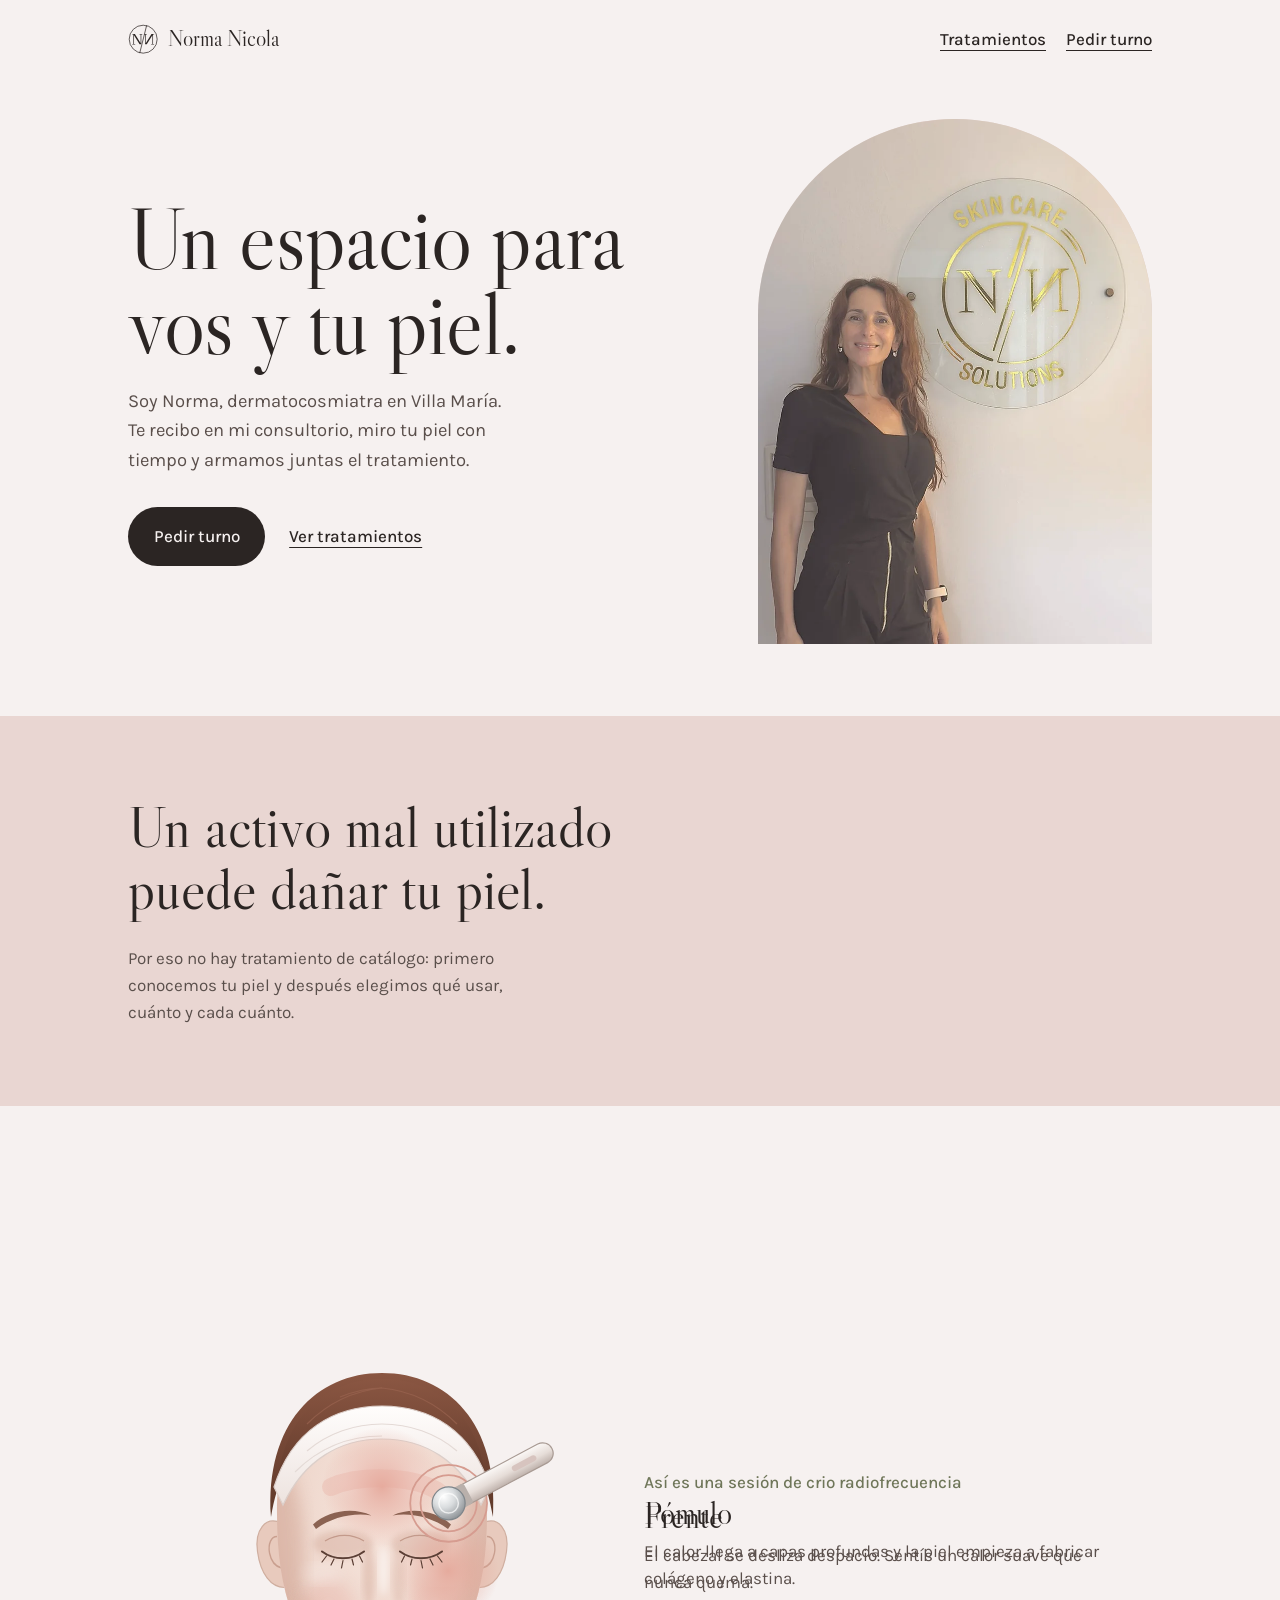
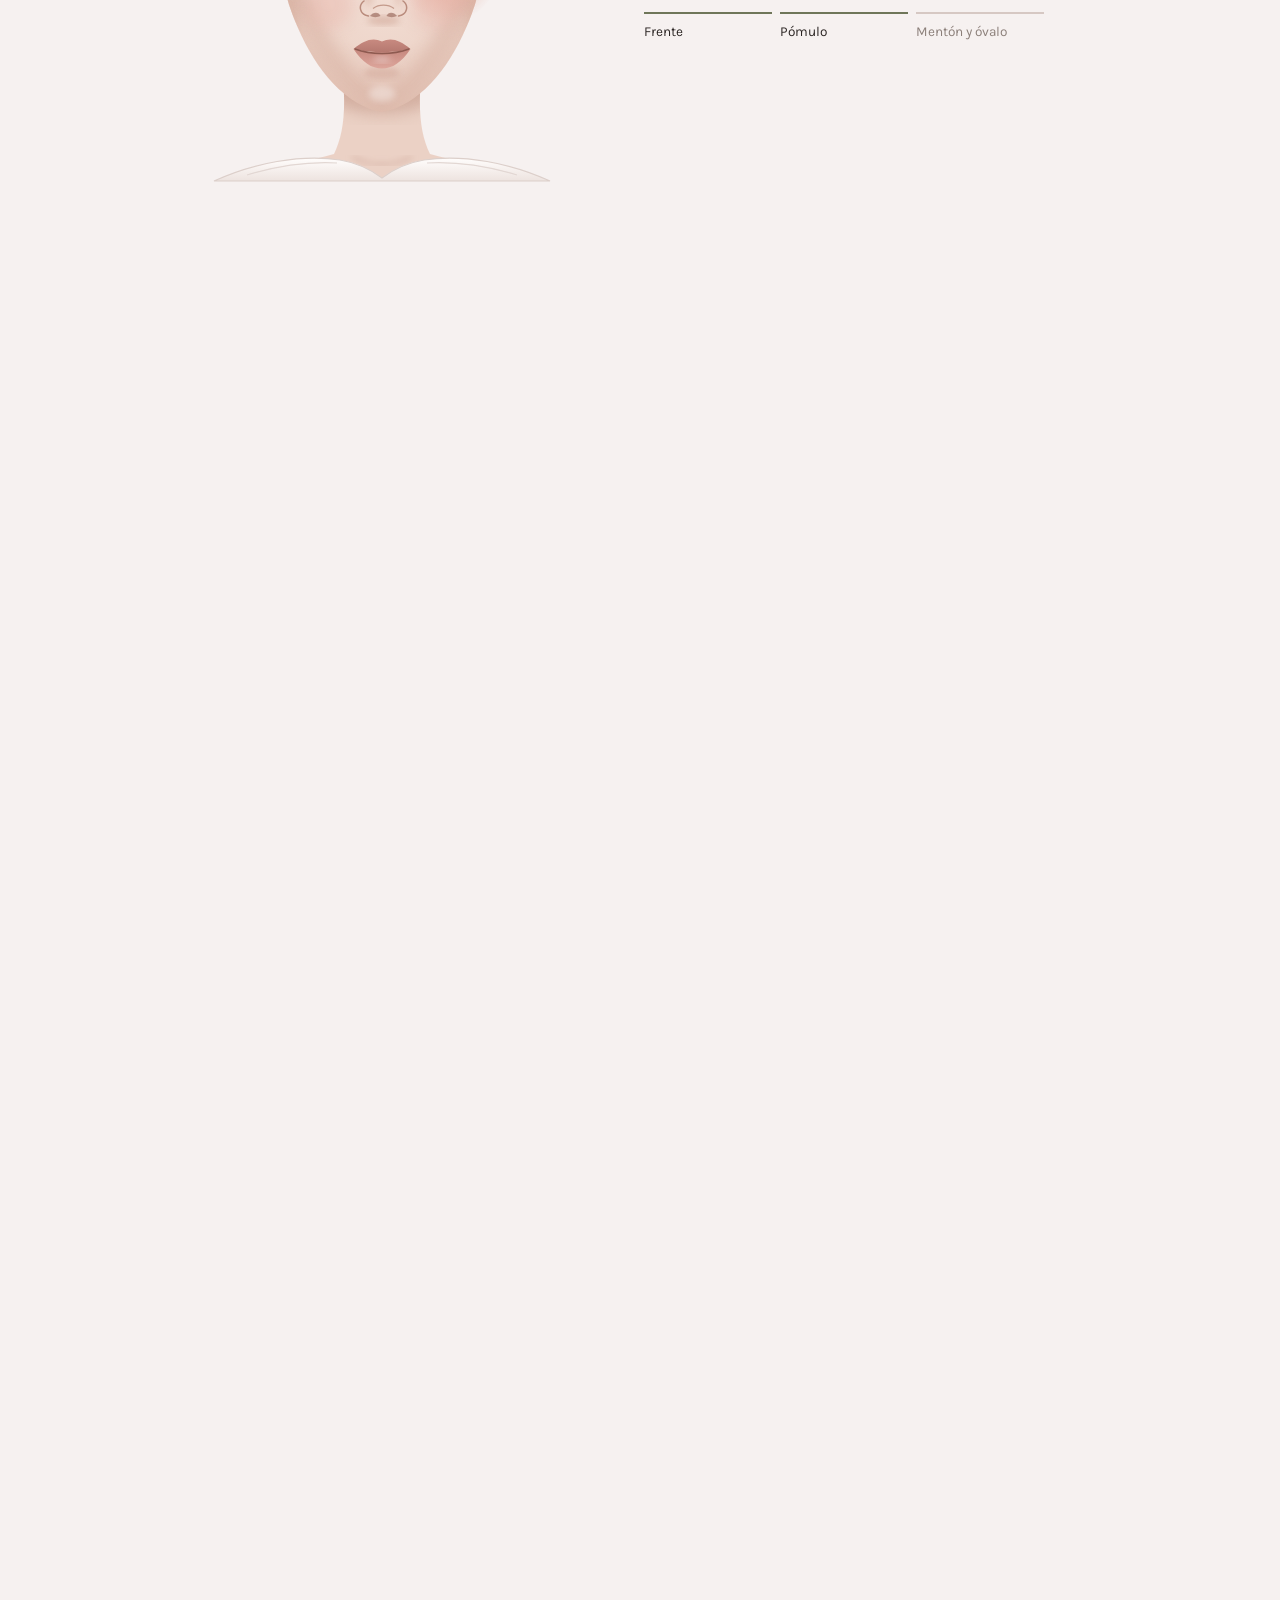
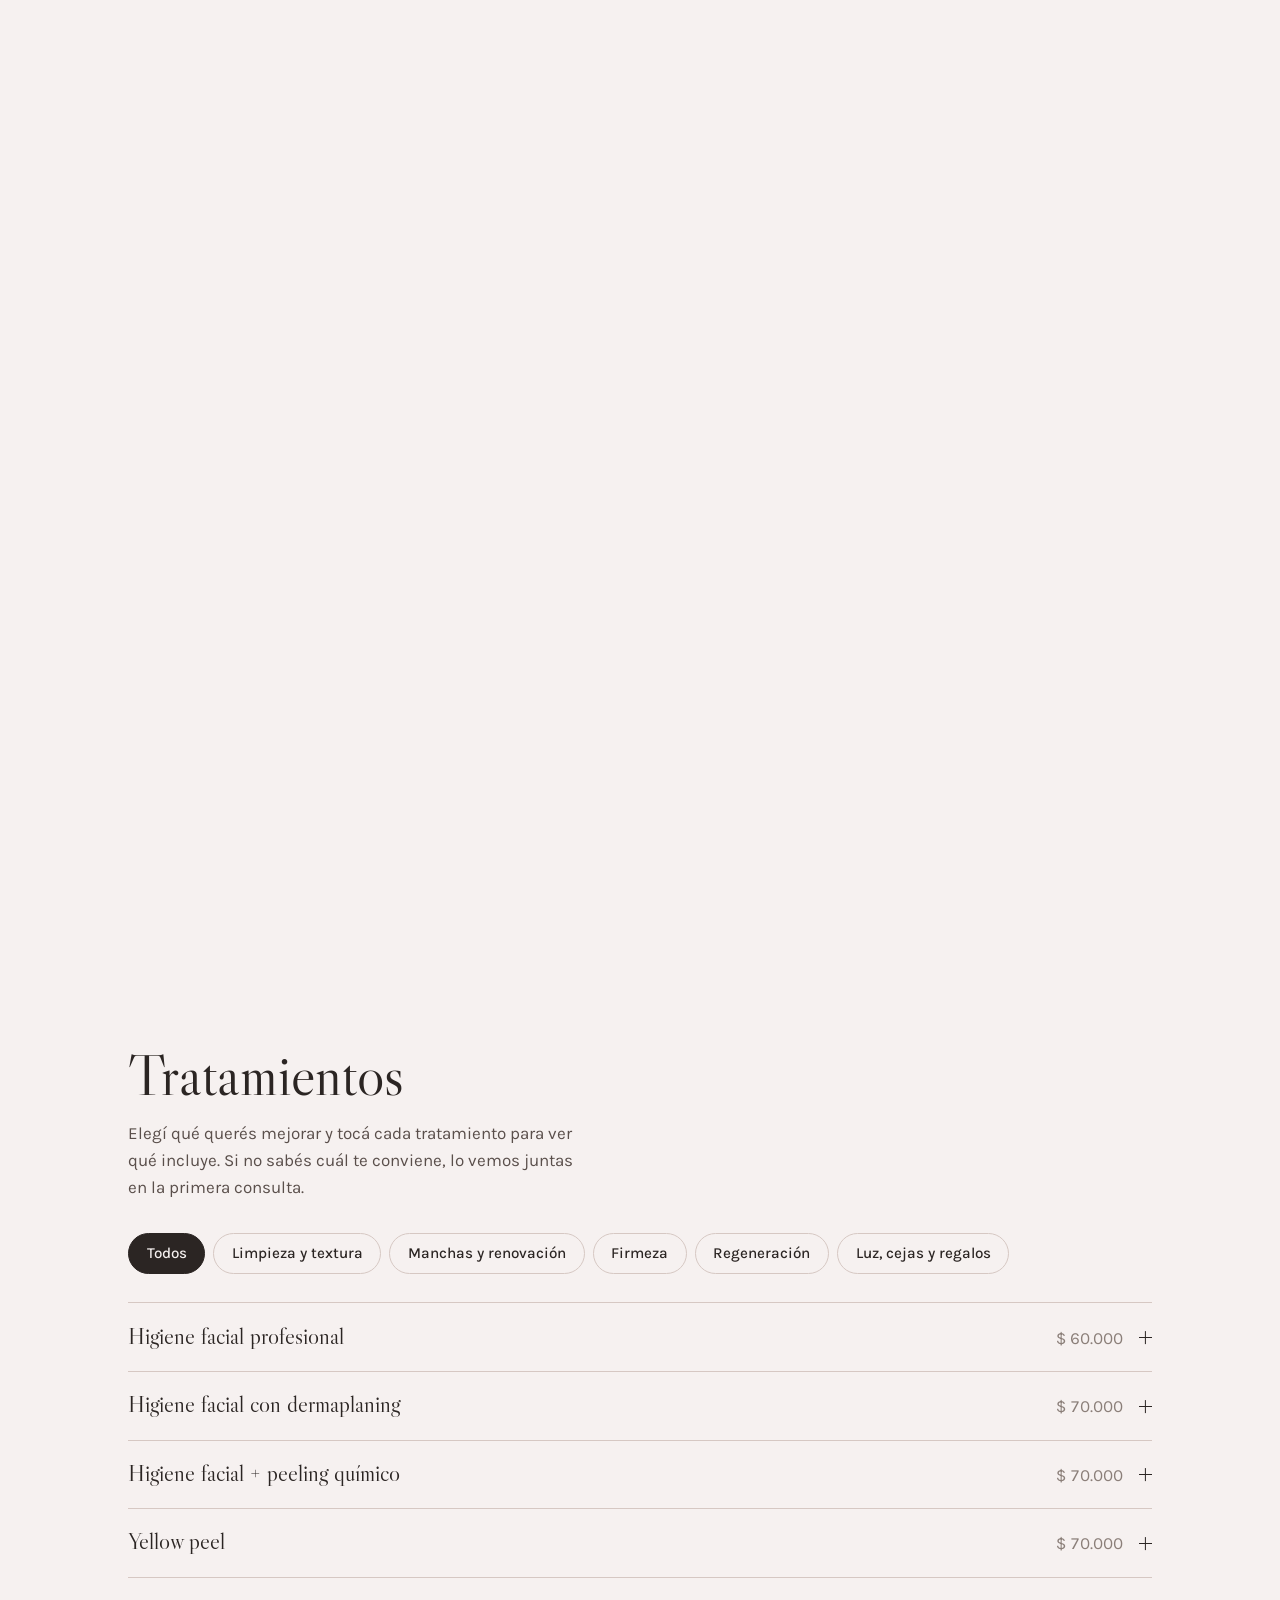
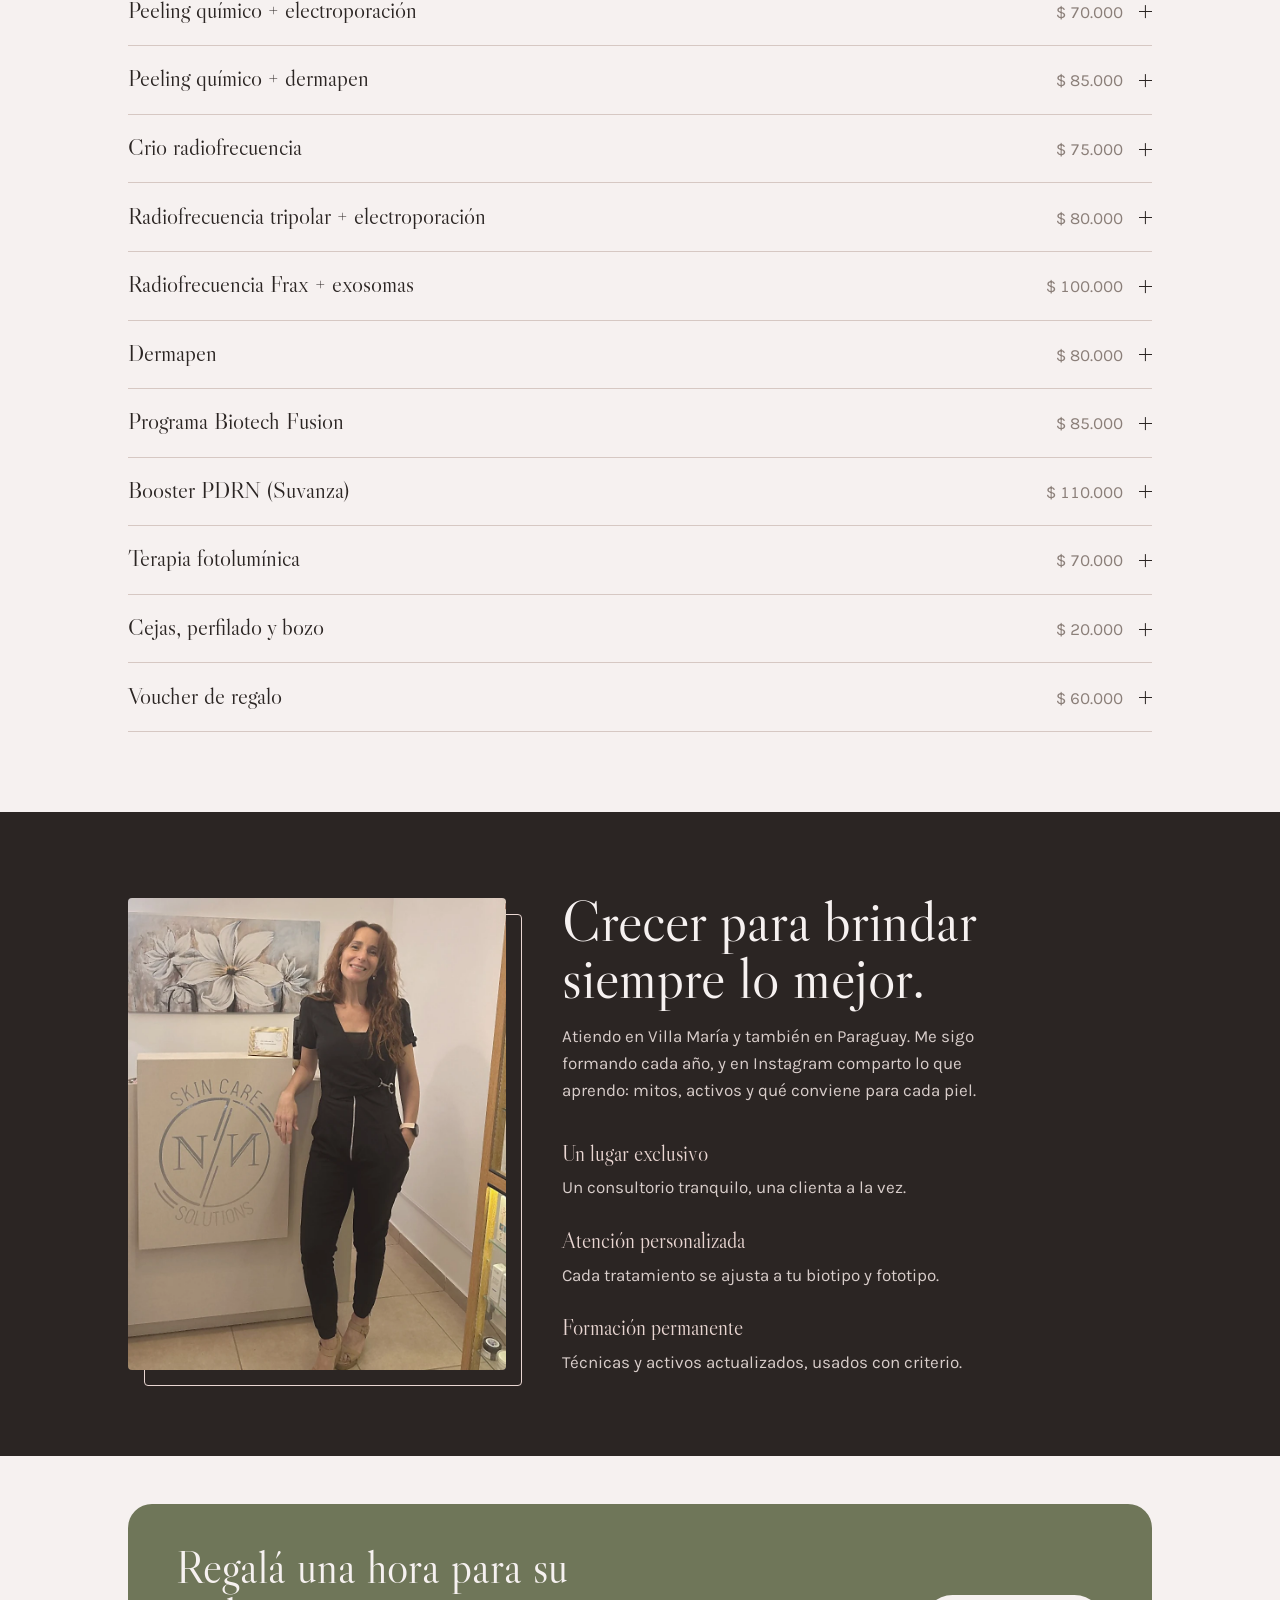
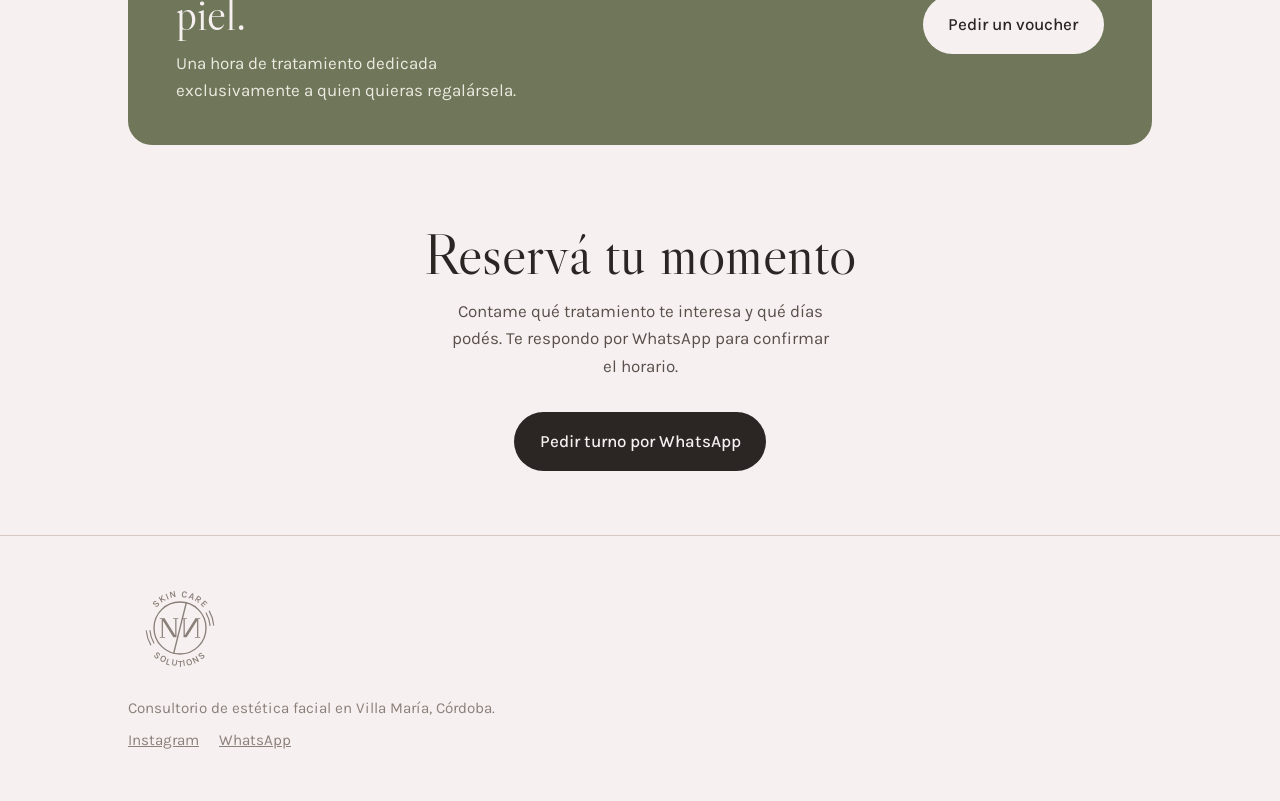
==== commit f74f40b2: "Landing: fotos de tratamientos del mismo tamaño, pasos en dos columnas y foto recta en Sobre Norma C" ====
--- a/landing/index.html
+++ b/landing/index.html
@@ -11,8 +11,8 @@
     <link rel="preconnect" href="https://fonts.gstatic.com" crossorigin />
     <link href="https://fonts.googleapis.com/css2?family=Libre+Caslon+Display&family=Karla:ital,wght@0,300..700;1,300..500&display=swap" rel="stylesheet" />
     <title>Norma Nicola · Skin Care Solutions</title>
-    <script type="module" crossorigin src="./assets/index-DZCzMWOH.js"></script>
-    <link rel="stylesheet" crossorigin href="./assets/index-7ILcSlLZ.css">
+    <script type="module" crossorigin src="./assets/index-DcNX4zXZ.js"></script>
+    <link rel="stylesheet" crossorigin href="./assets/index-BND9xAZt.css">
   </head>
   <body>
     <div id="root"></div>
--- a/landing/assets/index-BND9xAZt.css
+++ b/landing/assets/index-BND9xAZt.css
@@ -0,0 +1 @@
+:root{--magnolia:#f6f1f0;--petalo:#e9d6d2;--petalo-hondo:#d7c4bf;--piedra:#8b7f79;--texto-suave:#5a4f4b;--carbon:#2b2523;--oliva:#6f7659;--linea:#d6c8c3;--serif:"Libre Caslon Display", Georgia, serif;--sans:"Karla", system-ui, sans-serif}*{box-sizing:border-box;margin:0}html{scroll-behavior:smooth;-webkit-text-size-adjust:100%}@media (prefers-reduced-motion:reduce){html{scroll-behavior:auto}}body{font-family:var(--sans);color:var(--carbon);background:var(--magnolia);-webkit-font-smoothing:antialiased;font-size:1.0625rem;line-height:1.6}a{color:inherit}img{max-width:100%;display:block}:focus-visible{outline:2px solid var(--oliva);outline-offset:3px}.serif{font-family:var(--serif);font-weight:400}.contenedor{width:min(100% - 2.5rem,64rem);margin-inline:auto}.boton{background:var(--carbon);color:var(--magnolia);text-align:center;border-radius:999px;padding:1rem 1.6rem;font-weight:500;text-decoration:none;display:inline-block}.boton.claro{background:var(--magnolia);color:var(--carbon)}.enlace{text-underline-offset:.3em;font-weight:500;text-decoration-thickness:1px}.arco{background:radial-gradient(60% 40% at 30% 30%, #fff8 0, transparent 70%), linear-gradient(170deg, var(--petalo), var(--petalo-hondo) 70%, #c9b5af);border-radius:999px 999px 0 0;overflow:hidden}.arco img{object-fit:cover;object-position:50% 20%;width:100%;height:100%}.arco-reservado{height:100%;color:var(--piedra);place-items:end center;padding-bottom:1.25rem;font-size:.85rem;display:grid}.encabezado{padding:1.4rem 0}.encabezado-fila{justify-content:space-between;align-items:center;gap:1rem;display:flex}.marca{align-items:center;gap:.6rem;font-size:1.35rem;text-decoration:none;display:flex}.marca .logo{width:1.9rem;height:1.9rem;color:var(--carbon)}.encabezado nav{gap:1.25rem;font-weight:500;display:flex}.encabezado nav a{text-underline-offset:.3em;text-decoration-thickness:1px}.encabezado nav a:first-child{display:none}.portada{padding:1.5rem 0 4.5rem}.portada-grilla{gap:2.5rem;display:grid}.portada h1{letter-spacing:-.01em;font-size:clamp(2.7rem,12vw,5.4rem);line-height:.98}.portada-bajada{max-width:34ch;color:var(--texto-suave);margin-top:1.25rem;font-size:1.15rem}.portada-acciones{flex-wrap:wrap;align-items:center;gap:1rem 1.5rem;margin-top:2rem;display:flex}.portada-arco{aspect-ratio:3/4;justify-self:center;width:min(100%,26rem);max-height:62vh}.cita{background:var(--petalo);padding:5rem 0}.cita blockquote{max-width:17ch;font-size:clamp(2rem,7.5vw,3.6rem);line-height:1.08}.cita figcaption{color:var(--texto-suave);max-width:42ch;margin-top:1.5rem}.recorrido-pista{height:340vh}.recorrido-fijo{align-content:center;height:100svh;display:grid;position:sticky;top:0}.recorrido-grilla{text-align:center;justify-items:center;gap:.5rem;display:grid}.recorrido-rostro{width:min(72vw,40vh,320px);overflow:visible}.recorrido-estela{fill:none;stroke:#e4a597;stroke-width:12px;stroke-linecap:round;opacity:.3}.recorrido-antetitulo{color:var(--oliva);font-weight:500}.recorrido-etapa{width:min(100%,30rem);margin:.25rem 0 1rem;display:grid}.recorrido-etapa>*{grid-area:1/1}.recorrido-etapa h3{font-size:2rem;line-height:1.1}.recorrido-etapa p{color:var(--texto-suave);margin-top:.4rem}.recorrido-progreso{color:var(--piedra);justify-content:center;gap:.5rem;padding:0;font-size:.85rem;list-style:none;display:flex}.recorrido-progreso li{border-top:2px solid var(--linea);flex:1;max-width:8rem;padding-top:.45rem;transition:border-color .4s,color .4s}.recorrido-progreso li.hecho{border-color:var(--oliva);color:var(--carbon)}.tratamientos{padding:5rem 0}.tratamientos h2,.sobre h2,.turnos h2{font-size:clamp(2.3rem,8vw,3.6rem);line-height:1}.tratamientos-intro{max-width:46ch;color:var(--texto-suave);margin-top:1rem}.filtros{scrollbar-width:none;gap:.5rem;margin:2rem -1.25rem 0;padding:0 1.25rem .25rem;display:flex;overflow-x:auto}.filtros::-webkit-scrollbar{display:none}.filtros button{font:500 .95rem/1 var(--sans);cursor:pointer;border:1px solid var(--linea);color:var(--carbon);background:0 0;border-radius:999px;flex:none;padding:.75rem 1.1rem}.filtros button[aria-pressed=true]{background:var(--carbon);border-color:var(--carbon);color:var(--magnolia)}.lista{border-top:1px solid var(--linea);margin-top:1.5rem}.lista-item{border-bottom:1px solid var(--linea)}.lista-item h3{font:inherit}.lista-boton{width:100%;color:inherit;font:inherit;text-align:left;cursor:pointer;background:0 0;border:0;grid-template-columns:1fr auto auto;align-items:baseline;gap:1rem;padding:1.2rem 0;display:grid}.lista-nombre{font-size:1.45rem;line-height:1.15;transition:color .3s}.lista-precio{color:var(--piedra);white-space:nowrap;font-variant-numeric:tabular-nums}.lista-signo{align-self:center;width:.8rem;height:.8rem;transition:transform .45s cubic-bezier(.22,1,.36,1);position:relative}.lista-signo:before,.lista-signo:after{content:"";background:currentColor;height:1px;position:absolute;inset:50% 0 auto}.lista-signo:after{transform:rotate(90deg)}.lista-item.abierto .lista-nombre{color:var(--oliva)}.lista-item.abierto .lista-signo{transform:rotate(135deg)}.lista-panel{overflow:hidden}.lista-detalle{max-width:58ch;color:var(--texto-suave);padding-bottom:1.75rem}.lista-detalle.con-foto{gap:1.25rem;max-width:none;display:grid}.lista-foto{aspect-ratio:16/10;background:var(--petalo);border-radius:12rem 12rem 14px 14px;overflow:hidden}.lista-foto img{object-fit:cover;width:100%;height:100%}.lista-texto{flex-direction:column;display:flex}.lista-pasos{gap:.15rem;margin-top:1rem;padding-left:1.3rem;font-size:.97rem;display:grid}.lista-pasos li::marker{color:var(--piedra);font-variant-numeric:tabular-nums}.lista-para{color:var(--oliva);margin-top:1rem;font-weight:500}.lista-pie{color:var(--piedra);flex-wrap:wrap;align-items:center;gap:.75rem 1.25rem;margin-top:1.25rem;padding-top:1rem;display:flex}.boton.chico{padding:.7rem 1.2rem;font-size:.95rem}.sobre{background:var(--carbon);color:var(--magnolia);padding:5rem 0}.sobre-grilla{gap:2.5rem;display:grid}.sobre-foto{width:min(100% - 1rem,24rem);position:relative}.sobre-foto:before{content:"";border:1px solid var(--petalo);border-radius:4px;position:absolute;inset:1rem -1rem -1rem 1rem}.sobre-foto img{aspect-ratio:4/5;object-fit:cover;object-position:50% 30%;border-radius:4px;width:100%;height:auto;max-height:62vh;position:relative}.sobre p{color:#d8cdca;max-width:46ch;margin-top:1rem}.pilares{gap:1.4rem;margin-top:2rem;display:grid}.pilares dt{color:var(--petalo);font-size:1.35rem}.pilares dd{color:#d8cdca;margin:.2rem 0 0}.voucher{padding:3rem 0 0}.voucher-caja{background:var(--oliva);color:var(--magnolia);text-align:center;border-radius:200px 200px 24px 24px;justify-items:center;gap:1.5rem;padding:4.5rem 1.75rem 2.5rem;display:grid}.voucher h2{max-width:16ch;margin-inline:auto;font-size:clamp(1.9rem,7vw,2.8rem);line-height:1.05}.voucher p{margin-top:.75rem;color:#edebe1;max-width:38ch;margin-inline:auto}.turnos{text-align:center;padding:5rem 0 4rem}.turnos p{max-width:38ch;color:var(--texto-suave);margin:1rem auto 2rem}.pie{border-top:1px solid var(--linea);color:var(--piedra);padding:2.5rem 0 7rem;font-size:.95rem}.pie-fila{gap:.5rem;display:grid}.pie-logo{width:6.5rem;color:var(--piedra);margin-bottom:.5rem}.pie a{margin-right:1.25rem}.barra-turno{padding:.75rem 1.25rem calc(.75rem + env(safe-area-inset-bottom));transition:transform .35s;position:fixed;inset:auto 0 0;transform:translateY(110%)}.barra-turno.visible{transform:none}.barra-turno .boton{box-shadow:0 0 0 1px var(--magnolia), 0 6px 20px #2b252333;display:block}@media (prefers-reduced-motion:reduce){.barra-turno{transition:none}}@media (width>=860px){.encabezado nav a:first-child{display:inline}.portada{padding-top:2.5rem}.portada-grilla{grid-template-columns:1.2fr .8fr;align-items:center}.portada-arco{max-height:none}.recorrido-grilla{text-align:left;grid-template-columns:1fr 1fr;place-items:center start}.recorrido-rostro{justify-self:center;width:min(360px,70vh)}.recorrido-progreso{justify-content:flex-start}.lista-detalle.con-foto{grid-template-columns:14rem minmax(0,58ch);gap:2.25rem}.lista-foto{aspect-ratio:1;border-radius:7rem 7rem 14px 14px;align-self:start}.lista-pasos{columns:2;column-gap:2.5rem;display:block}.lista-pasos li{break-inside:avoid;padding-bottom:.15rem}.lista-pie{margin-top:auto}.filtros{flex-wrap:wrap;margin-inline:0;padding-inline:0}.sobre-grilla{grid-template-columns:.8fr 1.2fr;align-items:center}.sobre-foto img{max-height:none}.voucher-caja{text-align:left;border-radius:24px;grid-template-columns:1fr auto;place-items:center start;padding:2.5rem 3rem}.voucher h2,.voucher p{margin-inline:0}.pie{padding-bottom:3rem}.barra-turno{display:none}}
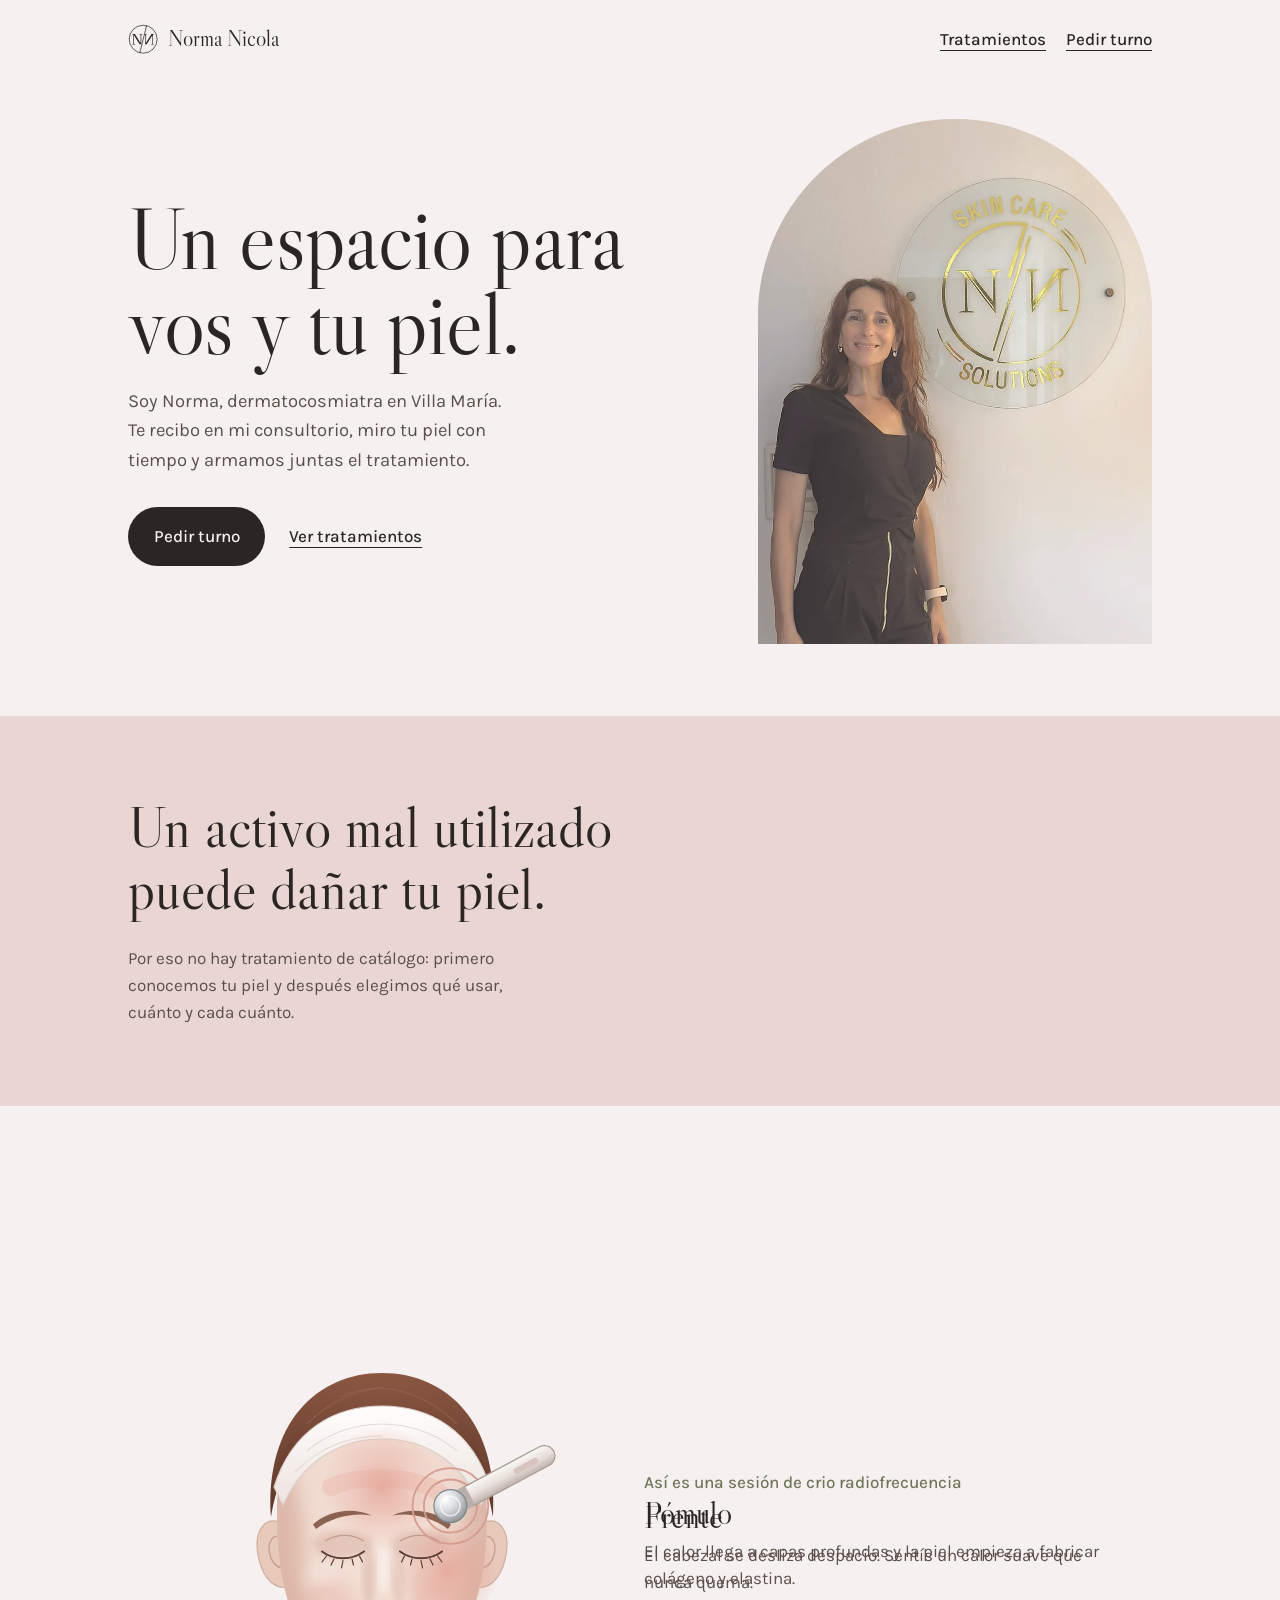
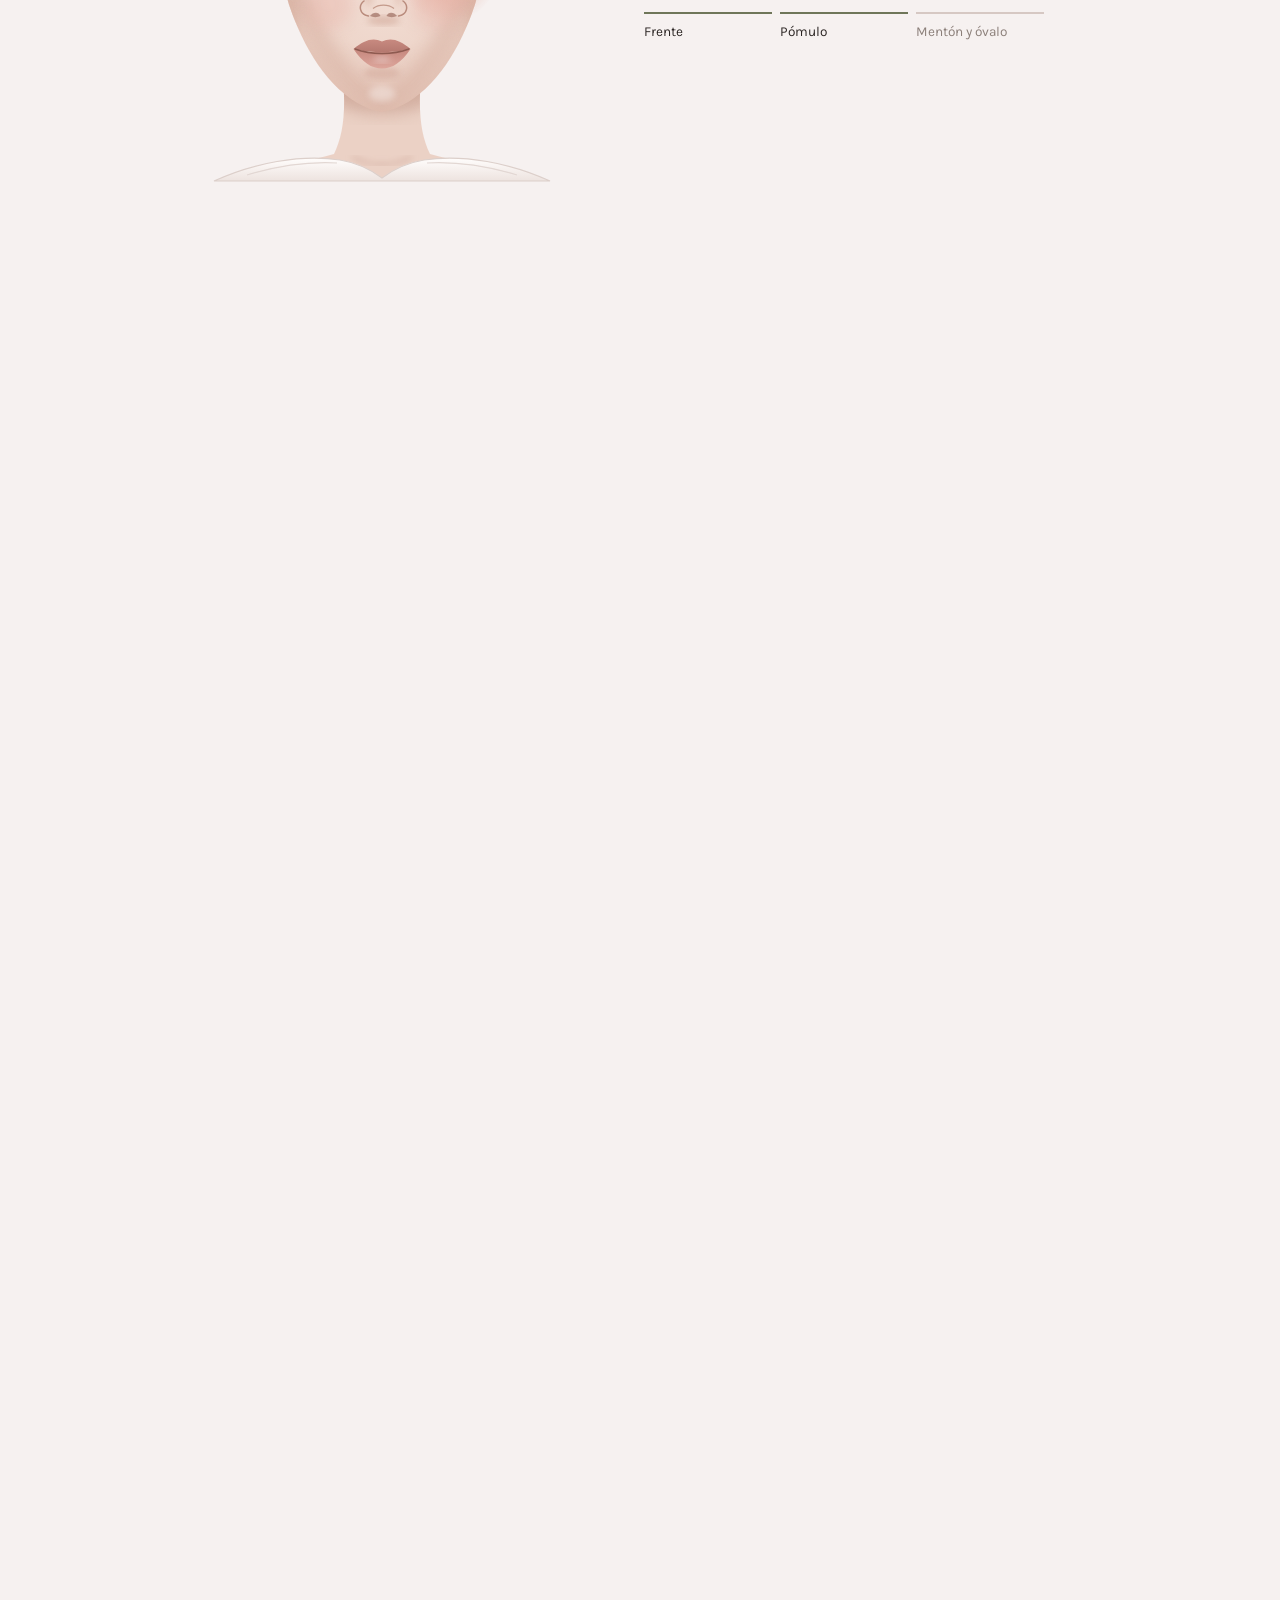
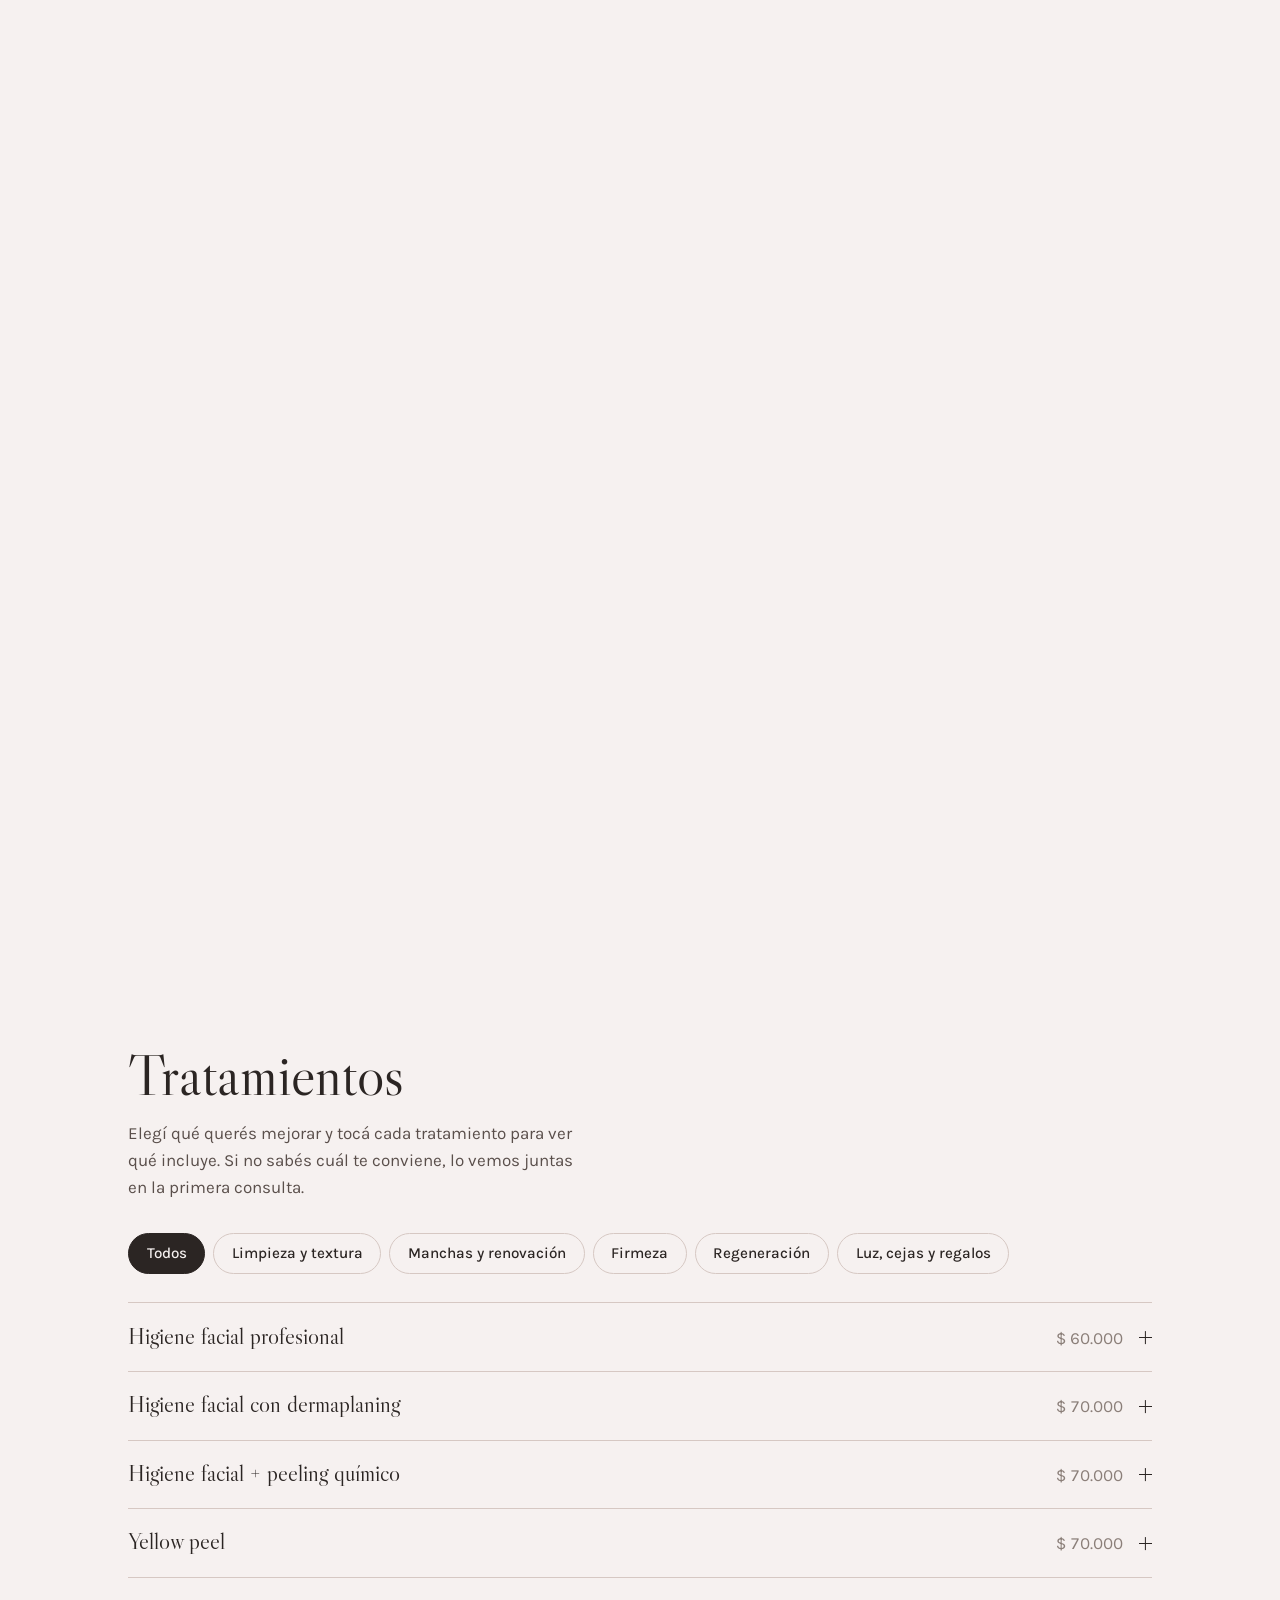
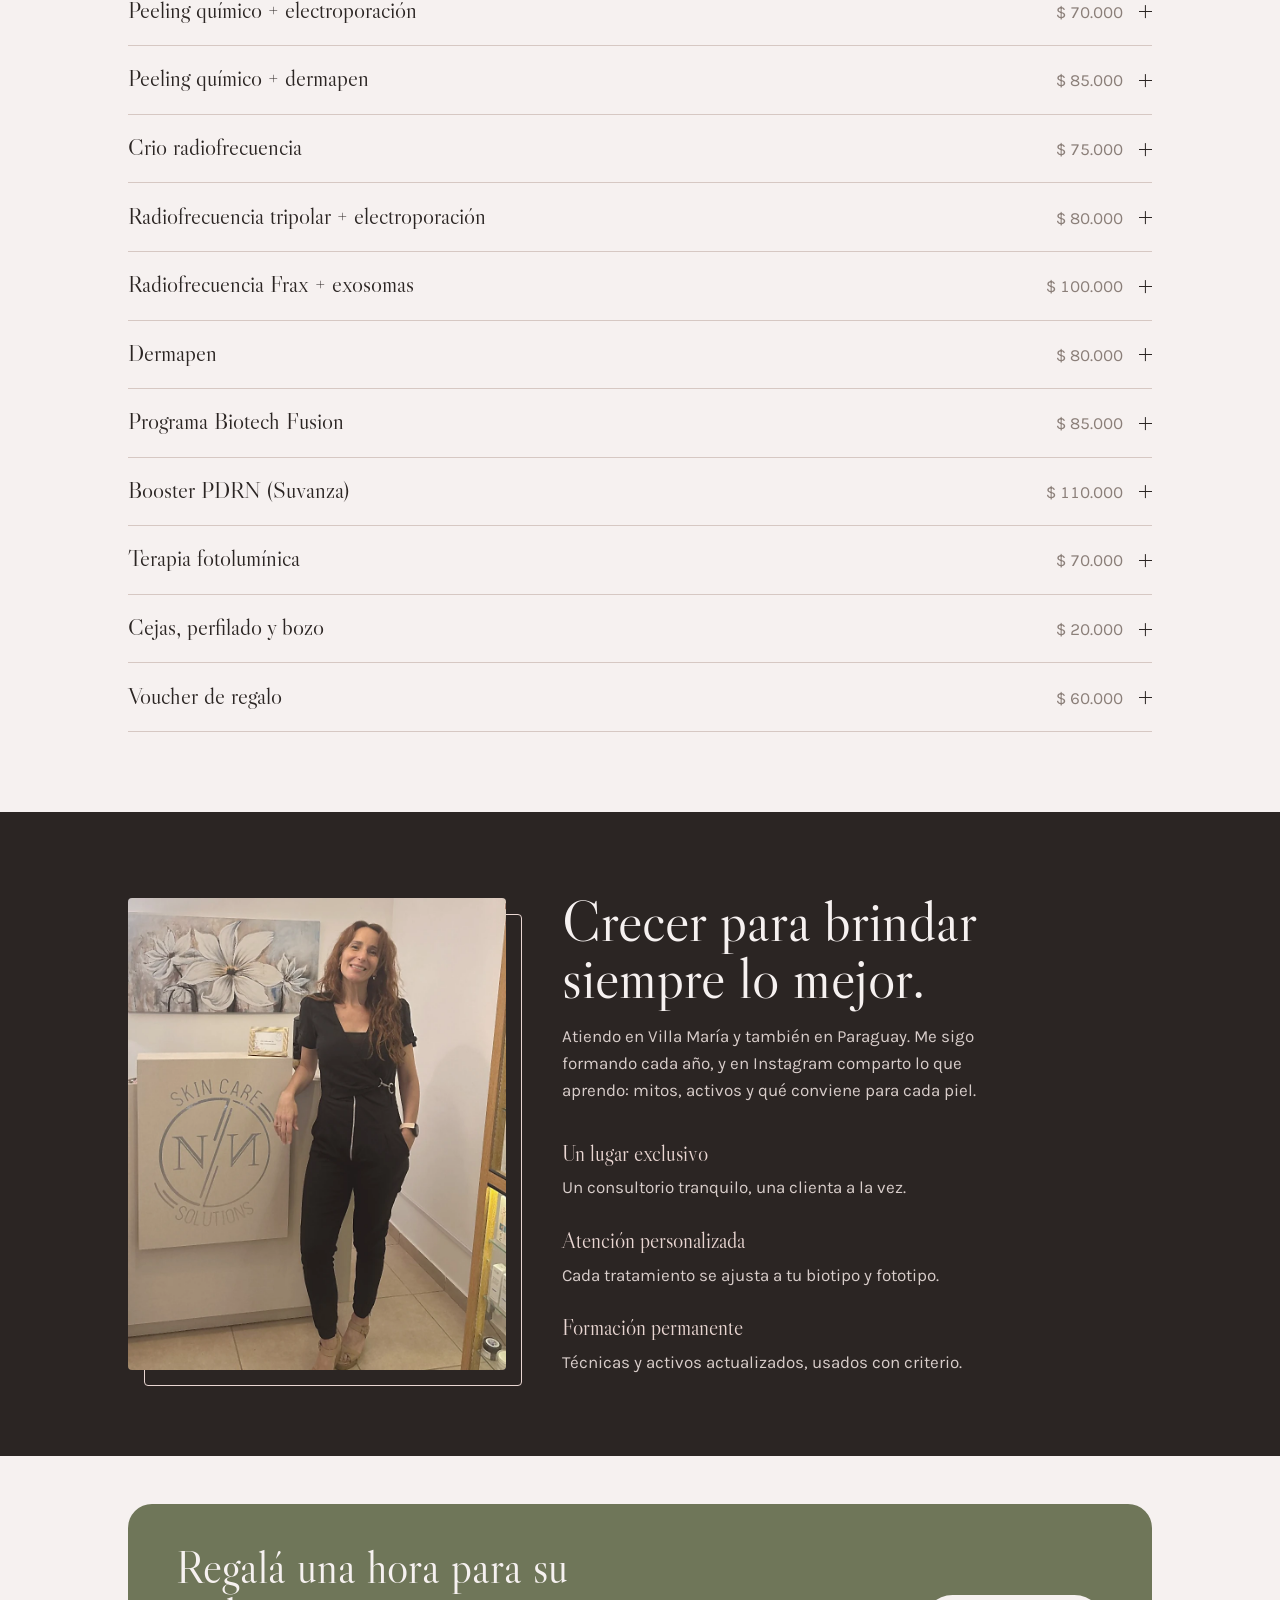
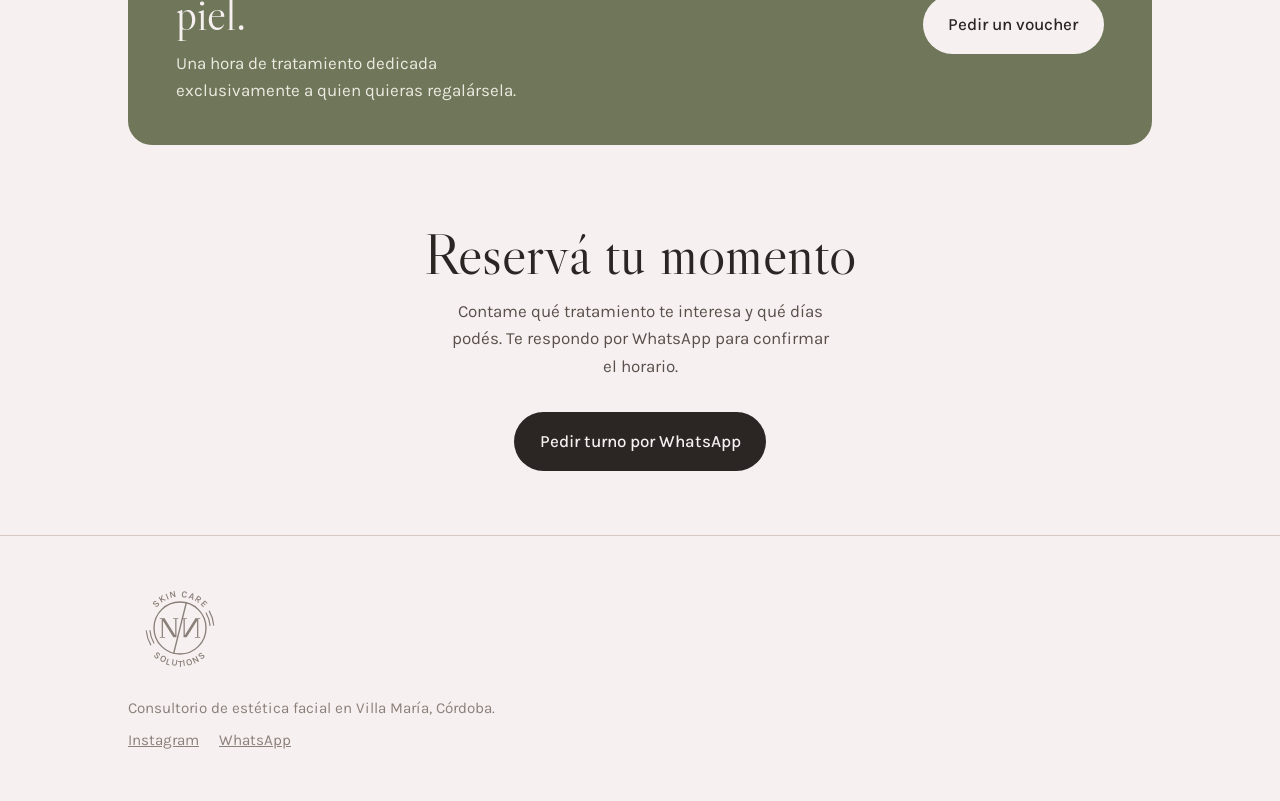
==== commit b9d17d43: "Panel de Norma en /landing/panel (Supabase en la nube) Agenda con vistas día, semana y mes, clientas" ====
--- a/landing/index.html
+++ b/landing/index.html
@@ -11,8 +11,9 @@
     <link rel="preconnect" href="https://fonts.gstatic.com" crossorigin />
     <link href="https://fonts.googleapis.com/css2?family=Libre+Caslon+Display&family=Karla:ital,wght@0,300..700;1,300..500&display=swap" rel="stylesheet" />
     <title>Norma Nicola · Skin Care Solutions</title>
-    <script type="module" crossorigin src="./assets/index-DcNX4zXZ.js"></script>
-    <link rel="stylesheet" crossorigin href="./assets/index-BND9xAZt.css">
+    <script type="module" crossorigin src="./assets/landing-CjCnAEWz.js"></script>
+    <link rel="modulepreload" crossorigin href="./assets/Logo-B5nlXvly.js">
+    <link rel="stylesheet" crossorigin href="./assets/landing-BND9xAZt.css">
   </head>
   <body>
     <div id="root"></div>
--- a/landing/assets/landing-BND9xAZt.css
+++ b/landing/assets/landing-BND9xAZt.css
@@ -0,0 +1 @@
+:root{--magnolia:#f6f1f0;--petalo:#e9d6d2;--petalo-hondo:#d7c4bf;--piedra:#8b7f79;--texto-suave:#5a4f4b;--carbon:#2b2523;--oliva:#6f7659;--linea:#d6c8c3;--serif:"Libre Caslon Display", Georgia, serif;--sans:"Karla", system-ui, sans-serif}*{box-sizing:border-box;margin:0}html{scroll-behavior:smooth;-webkit-text-size-adjust:100%}@media (prefers-reduced-motion:reduce){html{scroll-behavior:auto}}body{font-family:var(--sans);color:var(--carbon);background:var(--magnolia);-webkit-font-smoothing:antialiased;font-size:1.0625rem;line-height:1.6}a{color:inherit}img{max-width:100%;display:block}:focus-visible{outline:2px solid var(--oliva);outline-offset:3px}.serif{font-family:var(--serif);font-weight:400}.contenedor{width:min(100% - 2.5rem,64rem);margin-inline:auto}.boton{background:var(--carbon);color:var(--magnolia);text-align:center;border-radius:999px;padding:1rem 1.6rem;font-weight:500;text-decoration:none;display:inline-block}.boton.claro{background:var(--magnolia);color:var(--carbon)}.enlace{text-underline-offset:.3em;font-weight:500;text-decoration-thickness:1px}.arco{background:radial-gradient(60% 40% at 30% 30%, #fff8 0, transparent 70%), linear-gradient(170deg, var(--petalo), var(--petalo-hondo) 70%, #c9b5af);border-radius:999px 999px 0 0;overflow:hidden}.arco img{object-fit:cover;object-position:50% 20%;width:100%;height:100%}.arco-reservado{height:100%;color:var(--piedra);place-items:end center;padding-bottom:1.25rem;font-size:.85rem;display:grid}.encabezado{padding:1.4rem 0}.encabezado-fila{justify-content:space-between;align-items:center;gap:1rem;display:flex}.marca{align-items:center;gap:.6rem;font-size:1.35rem;text-decoration:none;display:flex}.marca .logo{width:1.9rem;height:1.9rem;color:var(--carbon)}.encabezado nav{gap:1.25rem;font-weight:500;display:flex}.encabezado nav a{text-underline-offset:.3em;text-decoration-thickness:1px}.encabezado nav a:first-child{display:none}.portada{padding:1.5rem 0 4.5rem}.portada-grilla{gap:2.5rem;display:grid}.portada h1{letter-spacing:-.01em;font-size:clamp(2.7rem,12vw,5.4rem);line-height:.98}.portada-bajada{max-width:34ch;color:var(--texto-suave);margin-top:1.25rem;font-size:1.15rem}.portada-acciones{flex-wrap:wrap;align-items:center;gap:1rem 1.5rem;margin-top:2rem;display:flex}.portada-arco{aspect-ratio:3/4;justify-self:center;width:min(100%,26rem);max-height:62vh}.cita{background:var(--petalo);padding:5rem 0}.cita blockquote{max-width:17ch;font-size:clamp(2rem,7.5vw,3.6rem);line-height:1.08}.cita figcaption{color:var(--texto-suave);max-width:42ch;margin-top:1.5rem}.recorrido-pista{height:340vh}.recorrido-fijo{align-content:center;height:100svh;display:grid;position:sticky;top:0}.recorrido-grilla{text-align:center;justify-items:center;gap:.5rem;display:grid}.recorrido-rostro{width:min(72vw,40vh,320px);overflow:visible}.recorrido-estela{fill:none;stroke:#e4a597;stroke-width:12px;stroke-linecap:round;opacity:.3}.recorrido-antetitulo{color:var(--oliva);font-weight:500}.recorrido-etapa{width:min(100%,30rem);margin:.25rem 0 1rem;display:grid}.recorrido-etapa>*{grid-area:1/1}.recorrido-etapa h3{font-size:2rem;line-height:1.1}.recorrido-etapa p{color:var(--texto-suave);margin-top:.4rem}.recorrido-progreso{color:var(--piedra);justify-content:center;gap:.5rem;padding:0;font-size:.85rem;list-style:none;display:flex}.recorrido-progreso li{border-top:2px solid var(--linea);flex:1;max-width:8rem;padding-top:.45rem;transition:border-color .4s,color .4s}.recorrido-progreso li.hecho{border-color:var(--oliva);color:var(--carbon)}.tratamientos{padding:5rem 0}.tratamientos h2,.sobre h2,.turnos h2{font-size:clamp(2.3rem,8vw,3.6rem);line-height:1}.tratamientos-intro{max-width:46ch;color:var(--texto-suave);margin-top:1rem}.filtros{scrollbar-width:none;gap:.5rem;margin:2rem -1.25rem 0;padding:0 1.25rem .25rem;display:flex;overflow-x:auto}.filtros::-webkit-scrollbar{display:none}.filtros button{font:500 .95rem/1 var(--sans);cursor:pointer;border:1px solid var(--linea);color:var(--carbon);background:0 0;border-radius:999px;flex:none;padding:.75rem 1.1rem}.filtros button[aria-pressed=true]{background:var(--carbon);border-color:var(--carbon);color:var(--magnolia)}.lista{border-top:1px solid var(--linea);margin-top:1.5rem}.lista-item{border-bottom:1px solid var(--linea)}.lista-item h3{font:inherit}.lista-boton{width:100%;color:inherit;font:inherit;text-align:left;cursor:pointer;background:0 0;border:0;grid-template-columns:1fr auto auto;align-items:baseline;gap:1rem;padding:1.2rem 0;display:grid}.lista-nombre{font-size:1.45rem;line-height:1.15;transition:color .3s}.lista-precio{color:var(--piedra);white-space:nowrap;font-variant-numeric:tabular-nums}.lista-signo{align-self:center;width:.8rem;height:.8rem;transition:transform .45s cubic-bezier(.22,1,.36,1);position:relative}.lista-signo:before,.lista-signo:after{content:"";background:currentColor;height:1px;position:absolute;inset:50% 0 auto}.lista-signo:after{transform:rotate(90deg)}.lista-item.abierto .lista-nombre{color:var(--oliva)}.lista-item.abierto .lista-signo{transform:rotate(135deg)}.lista-panel{overflow:hidden}.lista-detalle{max-width:58ch;color:var(--texto-suave);padding-bottom:1.75rem}.lista-detalle.con-foto{gap:1.25rem;max-width:none;display:grid}.lista-foto{aspect-ratio:16/10;background:var(--petalo);border-radius:12rem 12rem 14px 14px;overflow:hidden}.lista-foto img{object-fit:cover;width:100%;height:100%}.lista-texto{flex-direction:column;display:flex}.lista-pasos{gap:.15rem;margin-top:1rem;padding-left:1.3rem;font-size:.97rem;display:grid}.lista-pasos li::marker{color:var(--piedra);font-variant-numeric:tabular-nums}.lista-para{color:var(--oliva);margin-top:1rem;font-weight:500}.lista-pie{color:var(--piedra);flex-wrap:wrap;align-items:center;gap:.75rem 1.25rem;margin-top:1.25rem;padding-top:1rem;display:flex}.boton.chico{padding:.7rem 1.2rem;font-size:.95rem}.sobre{background:var(--carbon);color:var(--magnolia);padding:5rem 0}.sobre-grilla{gap:2.5rem;display:grid}.sobre-foto{width:min(100% - 1rem,24rem);position:relative}.sobre-foto:before{content:"";border:1px solid var(--petalo);border-radius:4px;position:absolute;inset:1rem -1rem -1rem 1rem}.sobre-foto img{aspect-ratio:4/5;object-fit:cover;object-position:50% 30%;border-radius:4px;width:100%;height:auto;max-height:62vh;position:relative}.sobre p{color:#d8cdca;max-width:46ch;margin-top:1rem}.pilares{gap:1.4rem;margin-top:2rem;display:grid}.pilares dt{color:var(--petalo);font-size:1.35rem}.pilares dd{color:#d8cdca;margin:.2rem 0 0}.voucher{padding:3rem 0 0}.voucher-caja{background:var(--oliva);color:var(--magnolia);text-align:center;border-radius:200px 200px 24px 24px;justify-items:center;gap:1.5rem;padding:4.5rem 1.75rem 2.5rem;display:grid}.voucher h2{max-width:16ch;margin-inline:auto;font-size:clamp(1.9rem,7vw,2.8rem);line-height:1.05}.voucher p{margin-top:.75rem;color:#edebe1;max-width:38ch;margin-inline:auto}.turnos{text-align:center;padding:5rem 0 4rem}.turnos p{max-width:38ch;color:var(--texto-suave);margin:1rem auto 2rem}.pie{border-top:1px solid var(--linea);color:var(--piedra);padding:2.5rem 0 7rem;font-size:.95rem}.pie-fila{gap:.5rem;display:grid}.pie-logo{width:6.5rem;color:var(--piedra);margin-bottom:.5rem}.pie a{margin-right:1.25rem}.barra-turno{padding:.75rem 1.25rem calc(.75rem + env(safe-area-inset-bottom));transition:transform .35s;position:fixed;inset:auto 0 0;transform:translateY(110%)}.barra-turno.visible{transform:none}.barra-turno .boton{box-shadow:0 0 0 1px var(--magnolia), 0 6px 20px #2b252333;display:block}@media (prefers-reduced-motion:reduce){.barra-turno{transition:none}}@media (width>=860px){.encabezado nav a:first-child{display:inline}.portada{padding-top:2.5rem}.portada-grilla{grid-template-columns:1.2fr .8fr;align-items:center}.portada-arco{max-height:none}.recorrido-grilla{text-align:left;grid-template-columns:1fr 1fr;place-items:center start}.recorrido-rostro{justify-self:center;width:min(360px,70vh)}.recorrido-progreso{justify-content:flex-start}.lista-detalle.con-foto{grid-template-columns:14rem minmax(0,58ch);gap:2.25rem}.lista-foto{aspect-ratio:1;border-radius:7rem 7rem 14px 14px;align-self:start}.lista-pasos{columns:2;column-gap:2.5rem;display:block}.lista-pasos li{break-inside:avoid;padding-bottom:.15rem}.lista-pie{margin-top:auto}.filtros{flex-wrap:wrap;margin-inline:0;padding-inline:0}.sobre-grilla{grid-template-columns:.8fr 1.2fr;align-items:center}.sobre-foto img{max-height:none}.voucher-caja{text-align:left;border-radius:24px;grid-template-columns:1fr auto;place-items:center start;padding:2.5rem 3rem}.voucher h2,.voucher p{margin-inline:0}.pie{padding-bottom:3rem}.barra-turno{display:none}}
